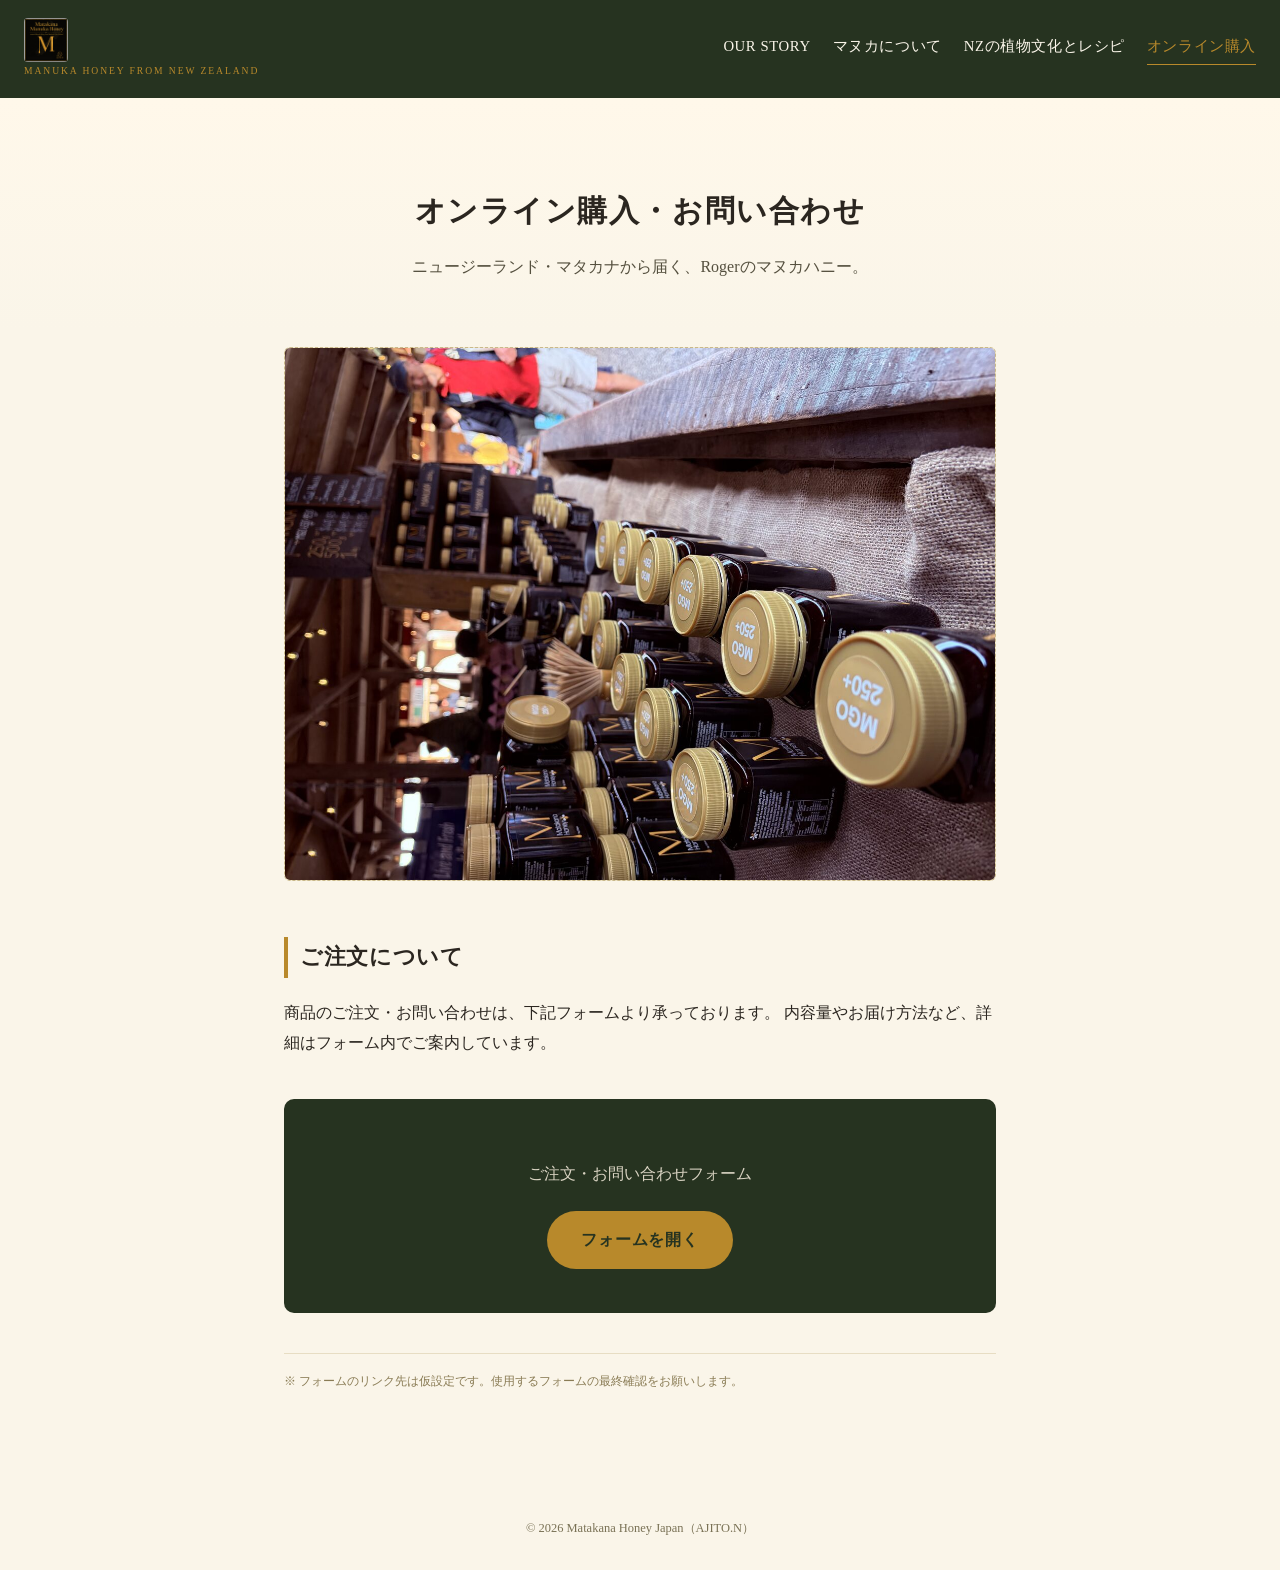
==== contact.html @ 85339307 "Add shop-display, roger-sign, mgo-pop photos (resized/optimized) to contact/index/manuka pages" ====
<!DOCTYPE html>
<html lang="ja">
<head>
<meta charset="UTF-8">
<meta name="viewport" content="width=device-width, initial-scale=1.0">
<title>オンライン購入・お問い合わせ | Matakana Honey</title>
<link rel="stylesheet" href="css/style.css">
</head>
<body>
<header>
  <a class="wordmark" href="index.html"><img src="images/logo-web.png" alt="Matakana Honey" style="height:44px;display:block;border-radius:4px;"><small>MANUKA HONEY FROM NEW ZEALAND</small></a>
  <nav>
    <a href="index.html">OUR STORY</a>
    <a href="manuka.html">マヌカについて</a>
    <a href="recipes.html">NZの植物文化とレシピ</a>
    <a class="active" href="contact.html">オンライン購入</a>
  </nav>
</header>

<div class="hero">
  <h1>オンライン購入・お問い合わせ</h1>
  <p class="lead">ニュージーランド・マタカナから届く、Rogerのマヌカハニー。</p>
</div>

<main>
  <img class="placeholder-img" src="images/shop-display.jpg" alt="店頭の様子" style="width:100%;height:auto;aspect-ratio:4/3;object-fit:cover;border-radius:6px;margin:16px 0;">

  <section>
    <h2>ご注文について</h2>
    <p>
      商品のご注文・お問い合わせは、下記フォームより承っております。
      内容量やお届け方法など、詳細はフォーム内でご案内しています。
    </p>
  </section>

  <div class="cta-block">
    <p>ご注文・お問い合わせフォーム</p>
    <a class="btn" href="https://docs.google.com/forms/d/1Jwx15t9DJbV_6aFWOQp5lAX1VwiLrjwJ2BIpTIaHqno/viewform" target="_blank" rel="noopener">フォームを開く</a>
  </div>

  <p class="disclaimer">
    ※ フォームのリンク先は仮設定です。使用するフォームの最終確認をお願いします。
  </p>
</main>

<footer>&copy; 2026 Matakana Honey Japan（AJITO.N）</footer>
</body>
</html>
---- css/style.css ----
:root {
  --gold: #b8892b;
  --gold-dark: #8a660f;
  --cream: #faf5e9;
  --green: #3a4d34;
  --green-dark: #263320;
  --text: #2b2620;
}

* { box-sizing: border-box; }

body {
  margin: 0;
  font-family: "Hiragino Mincho ProN", "Yu Mincho", serif;
  background: var(--cream);
  color: var(--text);
  line-height: 1.9;
}

header {
  background: var(--green-dark);
  padding: 18px 24px;
  display: flex;
  flex-wrap: wrap;
  align-items: center;
  justify-content: space-between;
}

.wordmark {
  color: var(--cream);
  font-size: 1.5rem;
  letter-spacing: 0.08em;
  text-decoration: none;
  font-weight: bold;
}

.wordmark small {
  display: block;
  font-size: 0.6rem;
  letter-spacing: 0.2em;
  color: var(--gold);
  font-weight: normal;
}

nav { display: flex; gap: 22px; flex-wrap: wrap; }

nav a {
  color: var(--cream);
  text-decoration: none;
  font-size: 0.92rem;
  letter-spacing: 0.04em;
  border-bottom: 1px solid transparent;
  padding-bottom: 3px;
}

nav a:hover, nav a.active {
  border-bottom: 1px solid var(--gold);
  color: var(--gold);
}

.hero {
  padding: 64px 24px 48px;
  text-align: center;
  background: linear-gradient(180deg, #fff8ea 0%, var(--cream) 100%);
}

.hero h1 { font-size: 1.9rem; margin-bottom: 12px; letter-spacing: 0.05em; }
.hero p.lead { max-width: 640px; margin: 0 auto; color: #55503f; }

main { max-width: 760px; margin: 0 auto; padding: 0 24px 80px; }

section { margin-top: 56px; }
section h2 {
  font-size: 1.35rem;
  border-left: 4px solid var(--gold);
  padding-left: 12px;
  margin-bottom: 20px;
  letter-spacing: 0.03em;
}
section h3 { font-size: 1.05rem; color: var(--gold-dark); margin-top: 30px; }

.placeholder-img {
  width: 100%;
  aspect-ratio: 4 / 3;
  border: 1px dashed #c9b98a;
  background: repeating-linear-gradient(45deg, #f3ead2, #f3ead2 10px, #ece0c2 10px, #ece0c2 20px);
  display: flex;
  align-items: center;
  justify-content: center;
  color: #8a7c55;
  font-size: 0.85rem;
  letter-spacing: 0.05em;
  border-radius: 6px;
  margin: 16px 0;
}

.note {
  background: #fff3d6;
  border: 1px solid #e6cf95;
  padding: 14px 16px;
  font-size: 0.85rem;
  border-radius: 6px;
  color: #6b5b25;
  margin: 20px 0;
}

.research-item { border-top: 1px solid #e7ddc3; padding: 16px 0; }
.research-item .source { font-size: 0.78rem; color: #8a7c55; }

.recipe-card {
  border: 1px solid #e7ddc3;
  border-radius: 8px;
  padding: 20px;
  margin-bottom: 24px;
  background: #fffdf7;
}
.recipe-card h3 { margin-top: 0; }

.tag {
  display: inline-block;
  background: var(--green);
  color: var(--cream);
  font-size: 0.72rem;
  padding: 3px 10px;
  border-radius: 999px;
  letter-spacing: 0.05em;
  margin-bottom: 10px;
}

.cta-block {
  text-align: center;
  background: var(--green-dark);
  color: var(--cream);
  padding: 44px 24px;
  border-radius: 10px;
  margin-top: 40px;
}
.cta-block p { color: #d9d3c2; margin-bottom: 22px; }

.btn {
  display: inline-block;
  background: var(--gold);
  color: var(--green-dark);
  font-weight: bold;
  padding: 14px 34px;
  border-radius: 999px;
  text-decoration: none;
  letter-spacing: 0.05em;
}
.btn:hover { background: #d1a34a; }

.disclaimer {
  font-size: 0.78rem;
  color: #8a7c55;
  border-top: 1px solid #e7ddc3;
  margin-top: 40px;
  padding-top: 16px;
}

footer { text-align: center; padding: 30px 24px; color: #7a7256; font-size: 0.78rem; }
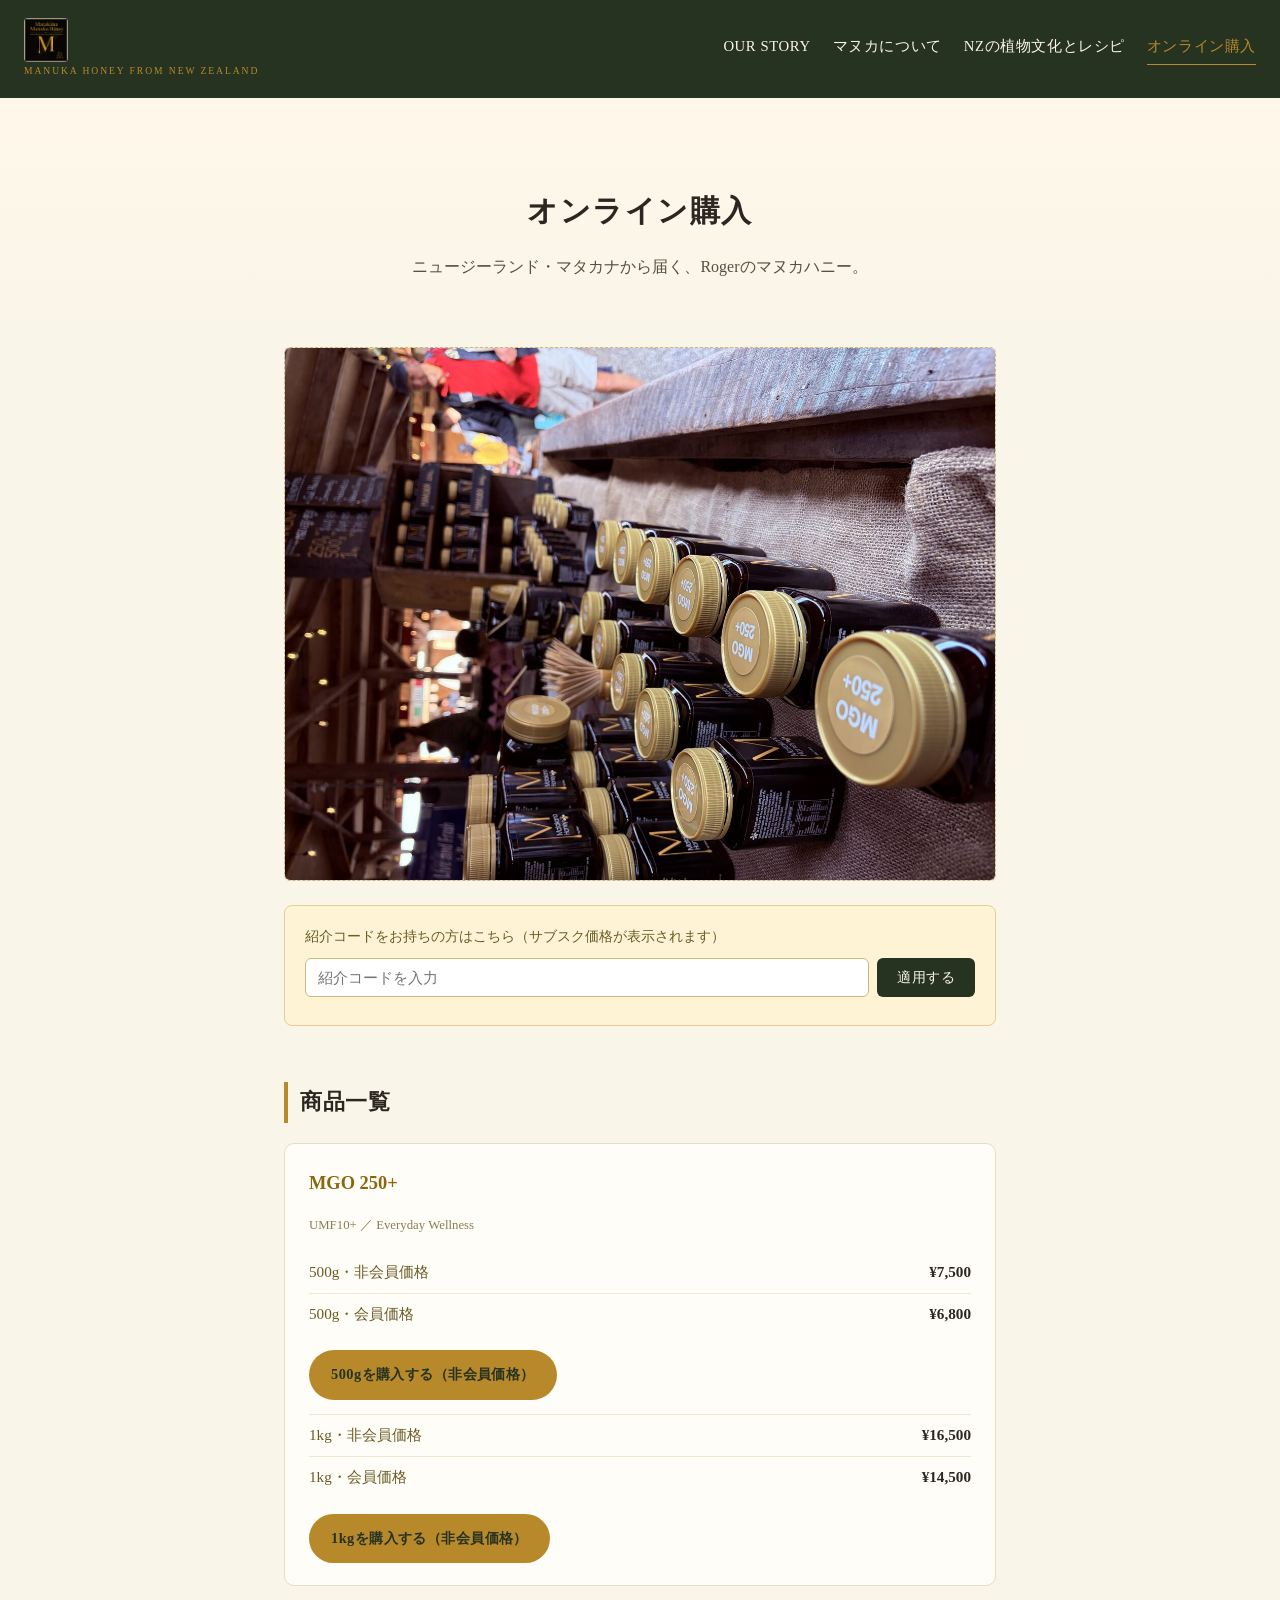
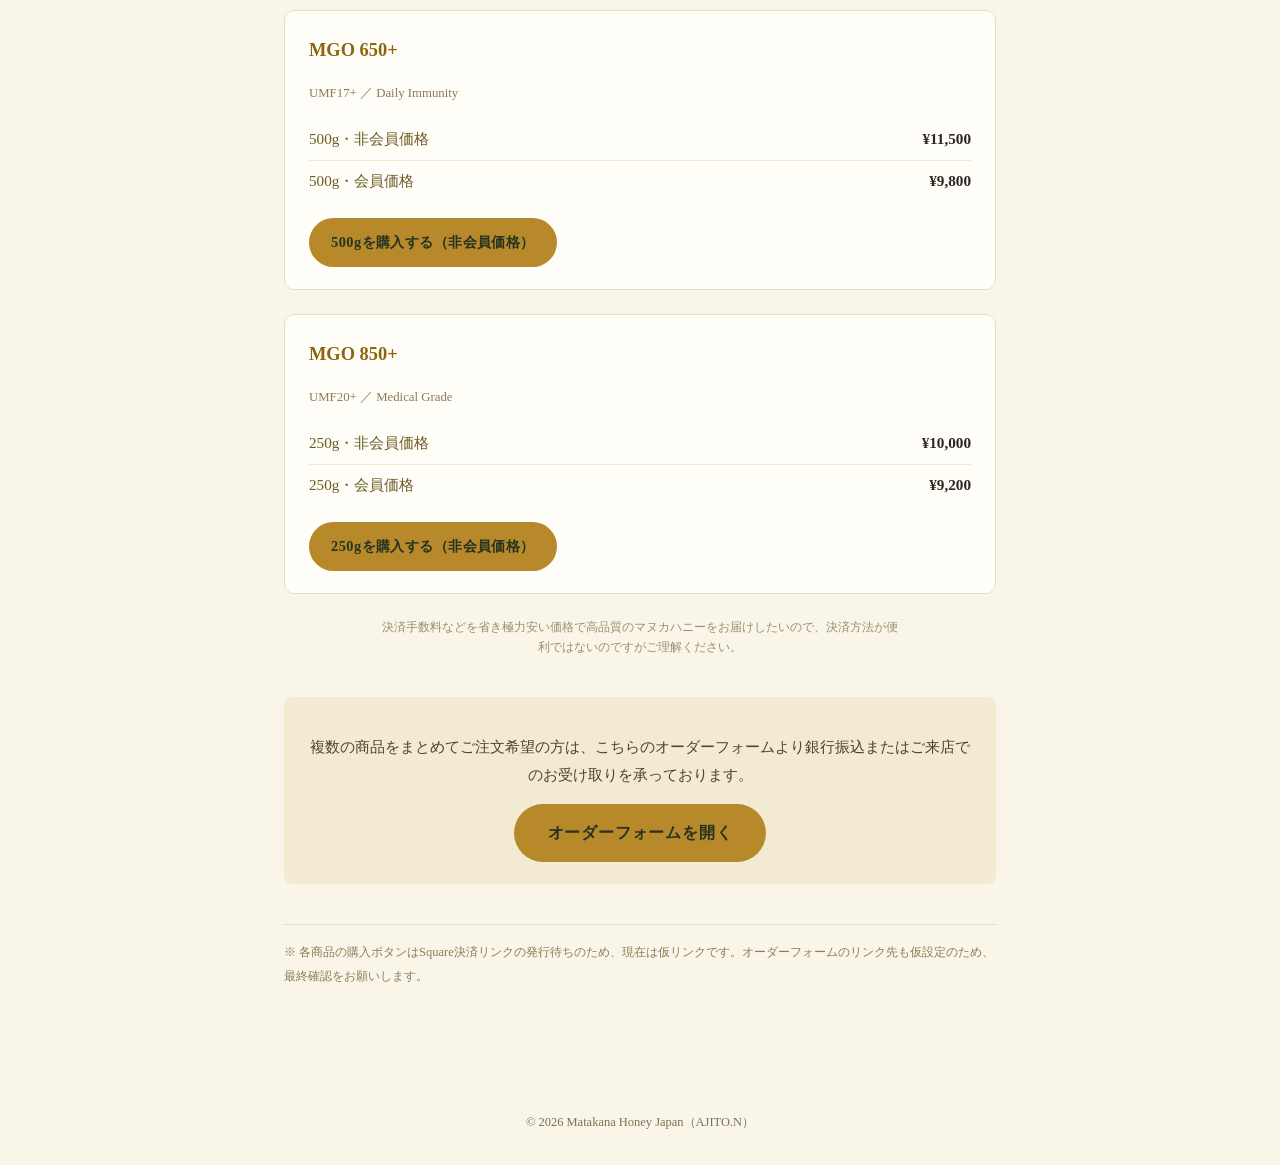
==== commit a5369dfd: "Rebuild contact.html: pricing table, referral-code-gated subscription pricing, Square payment button" ====
--- a/contact.html
+++ b/contact.html
@@ -3,8 +3,36 @@
 <head>
 <meta charset="UTF-8">
 <meta name="viewport" content="width=device-width, initial-scale=1.0">
-<title>オンライン購入・お問い合わせ | Matakana Honey</title>
+<title>オンライン購入 | Matakana Honey</title>
 <link rel="stylesheet" href="css/style.css">
+<style>
+  .referral-box{background:#fff3d6;border:1px solid #e6cf95;border-radius:8px;padding:18px 20px;margin:24px 0;}
+  .referral-box label{display:block;font-size:0.85rem;color:#6b5b25;margin-bottom:8px;}
+  .referral-box .row{display:flex;gap:8px;flex-wrap:wrap;}
+  .referral-box input[type=text]{flex:1 1 200px;padding:10px 12px;border:1px solid #cbb87f;border-radius:6px;font-size:0.95rem;}
+  .referral-box button{background:var(--green-dark);color:var(--cream);border:none;border-radius:6px;padding:10px 20px;cursor:pointer;font-size:0.9rem;letter-spacing:0.03em;}
+  .referral-msg{margin-top:10px;font-size:0.85rem;}
+  .referral-msg.ok{color:#3a4d34;}
+  .referral-msg.ng{color:#a33;}
+  .product-card{border:1px solid #e7ddc3;border-radius:10px;padding:22px 24px;margin-bottom:24px;background:#fffdf7;}
+  .product-card h3{margin:0 0 4px;font-size:1.15rem;color:var(--gold-dark);}
+  .product-card .subtitle{font-size:0.8rem;color:#8a7c55;margin-bottom:14px;}
+  .price-row{display:flex;justify-content:space-between;align-items:baseline;padding:6px 0;border-top:1px solid #f0e8d0;font-size:0.95rem;}
+  .price-row:first-of-type{border-top:none;}
+  .price-row .label{color:#6b5b25;}
+  .price-row .value{font-weight:bold;}
+  .price-row.sub{display:none;}
+  .price-row.sub.visible{display:flex;}
+  .price-row.sub .value{color:var(--gold-dark);}
+  .buy-row{margin-top:16px;display:flex;gap:10px;flex-wrap:wrap;}
+  .buy-btn{display:inline-block;background:var(--gold);color:var(--green-dark);font-weight:bold;padding:11px 22px;border-radius:999px;text-decoration:none;font-size:0.9rem;letter-spacing:0.03em;}
+  .buy-btn:hover{background:#d1a34a;}
+  .buy-btn.sub-btn{display:none;background:var(--green-dark);color:var(--cream);}
+  .buy-btn.sub-btn.visible{display:inline-block;}
+  .small-note{font-size:0.72rem;color:#9a8f70;text-align:center;margin:18px auto;max-width:520px;line-height:1.7;}
+  .bulk-box{background:#f3ead2;border-radius:8px;padding:22px;margin-top:40px;text-align:center;}
+  .bulk-box p{margin-bottom:14px;font-size:0.92rem;color:#4a4430;}
+</style>
 </head>
 <body>
 <header>
@@ -18,31 +46,108 @@
 </header>
 
 <div class="hero">
-  <h1>オンライン購入・お問い合わせ</h1>
+  <h1>オンライン購入</h1>
   <p class="lead">ニュージーランド・マタカナから届く、Rogerのマヌカハニー。</p>
 </div>
 
 <main>
   <img class="placeholder-img" src="images/shop-display.jpg" alt="店頭の様子" style="width:100%;height:auto;aspect-ratio:4/3;object-fit:cover;border-radius:6px;margin:16px 0;">
 
+  <div class="referral-box">
+    <label for="referral-input">紹介コードをお持ちの方はこちら（サブスク価格が表示されます）</label>
+    <div class="row">
+      <input type="text" id="referral-input" placeholder="紹介コードを入力">
+      <button type="button" onclick="applyReferralCode()">適用する</button>
+    </div>
+    <div id="referral-msg" class="referral-msg"></div>
+  </div>
+
   <section>
-    <h2>ご注文について</h2>
-    <p>
-      商品のご注文・お問い合わせは、下記フォームより承っております。
-      内容量やお届け方法など、詳細はフォーム内でご案内しています。
-    </p>
+    <h2>商品一覧</h2>
+
+    <div class="product-card">
+      <h3>MGO 250+</h3>
+      <p class="subtitle">UMF10+ ／ Everyday Wellness</p>
+      <div class="price-row"><span class="label">500g・非会員価格</span><span class="value">¥7,500</span></div>
+      <div class="price-row"><span class="label">500g・会員価格</span><span class="value">¥6,800</span></div>
+      <div class="price-row sub" data-sub="mgo250-500"><span class="label">500g・サブスク価格</span><span class="value">¥6,300</span></div>
+      <div class="buy-row">
+        <a class="buy-btn" id="buy-mgo250-500" href="#" target="_blank" rel="noopener">500gを購入する（非会員価格）</a>
+        <a class="buy-btn sub-btn" id="buy-mgo250-500-sub" data-sub-btn="mgo250-500" href="#" target="_blank" rel="noopener">500gをサブスク価格で購入する</a>
+      </div>
+      <div class="price-row" style="margin-top:14px;"><span class="label">1kg・非会員価格</span><span class="value">¥16,500</span></div>
+      <div class="price-row"><span class="label">1kg・会員価格</span><span class="value">¥14,500</span></div>
+      <div class="price-row sub" data-sub="mgo250-1000"><span class="label">1kg・サブスク価格</span><span class="value">¥12,000</span></div>
+      <div class="buy-row">
+        <a class="buy-btn" id="buy-mgo250-1000" href="#" target="_blank" rel="noopener">1kgを購入する（非会員価格）</a>
+        <a class="buy-btn sub-btn" id="buy-mgo250-1000-sub" data-sub-btn="mgo250-1000" href="#" target="_blank" rel="noopener">1kgをサブスク価格で購入する</a>
+      </div>
+    </div>
+
+    <div class="product-card">
+      <h3>MGO 650+</h3>
+      <p class="subtitle">UMF17+ ／ Daily Immunity</p>
+      <div class="price-row"><span class="label">500g・非会員価格</span><span class="value">¥11,500</span></div>
+      <div class="price-row"><span class="label">500g・会員価格</span><span class="value">¥9,800</span></div>
+      <div class="price-row sub" data-sub="mgo650-500"><span class="label">500g・サブスク価格</span><span class="value">¥9,200</span></div>
+      <div class="buy-row">
+        <a class="buy-btn" id="buy-mgo650-500" href="#" target="_blank" rel="noopener">500gを購入する（非会員価格）</a>
+        <a class="buy-btn sub-btn" id="buy-mgo650-500-sub" data-sub-btn="mgo650-500" href="#" target="_blank" rel="noopener">500gをサブスク価格で購入する</a>
+      </div>
+    </div>
+
+    <div class="product-card">
+      <h3>MGO 850+</h3>
+      <p class="subtitle">UMF20+ ／ Medical Grade</p>
+      <div class="price-row"><span class="label">250g・非会員価格</span><span class="value">¥10,000</span></div>
+      <div class="price-row"><span class="label">250g・会員価格</span><span class="value">¥9,200</span></div>
+      <div class="price-row sub" data-sub="mgo850-250"><span class="label">250g・サブスク価格</span><span class="value">¥8,200</span></div>
+      <div class="buy-row">
+        <a class="buy-btn" id="buy-mgo850-250" href="#" target="_blank" rel="noopener">250gを購入する（非会員価格）</a>
+        <a class="buy-btn sub-btn" id="buy-mgo850-250-sub" data-sub-btn="mgo850-250" href="#" target="_blank" rel="noopener">250gをサブスク価格で購入する</a>
+      </div>
+    </div>
   </section>
 
-  <div class="cta-block">
-    <p>ご注文・お問い合わせフォーム</p>
-    <a class="btn" href="https://docs.google.com/forms/d/1Jwx15t9DJbV_6aFWOQp5lAX1VwiLrjwJ2BIpTIaHqno/viewform" target="_blank" rel="noopener">フォームを開く</a>
+  <p class="small-note">
+    決済手数料などを省き極力安い価格で高品質のマヌカハニーをお届けしたいので、決済方法が便利ではないのですがご理解ください。
+  </p>
+
+  <div class="bulk-box">
+    <p>複数の商品をまとめてご注文希望の方は、こちらのオーダーフォームより銀行振込またはご来店でのお受け取りを承っております。</p>
+    <a class="btn" href="https://docs.google.com/forms/d/1Jwx15t9DJbV_6aFWOQp5lAX1VwiLrjwJ2BIpTIaHqno/viewform" target="_blank" rel="noopener">オーダーフォームを開く</a>
   </div>
 
   <p class="disclaimer">
-    ※ フォームのリンク先は仮設定です。使用するフォームの最終確認をお願いします。
+    ※ 各商品の購入ボタンはSquare決済リンクの発行待ちのため、現在は仮リンクです。オーダーフォームのリンク先も仮設定のため、最終確認をお願いします。
   </p>
 </main>
 
 <footer>&copy; 2026 Matakana Honey Japan（AJITO.N）</footer>
+
+<script>
+  // TODO(Soo): 実際の紹介コード一覧に差し替えてください。
+  // ソースコードに直接記載されるため完全な秘匿性はない前提（Maki合意済み）。
+  var VALID_REFERRAL_CODES = ["SAMPLE-CODE"];
+
+  function applyReferralCode() {
+    var input = document.getElementById('referral-input');
+    var msg = document.getElementById('referral-msg');
+    var code = input.value.trim();
+    if (VALID_REFERRAL_CODES.indexOf(code) !== -1) {
+      document.querySelectorAll('.price-row.sub').forEach(function(el) {
+        el.classList.add('visible');
+      });
+      document.querySelectorAll('.buy-btn.sub-btn').forEach(function(el) {
+        el.classList.add('visible');
+      });
+      msg.textContent = 'サブスク価格を表示しました。';
+      msg.className = 'referral-msg ok';
+    } else {
+      msg.textContent = '紹介コードが確認できませんでした。';
+      msg.className = 'referral-msg ng';
+    }
+  }
+</script>
 </body>
 </html>
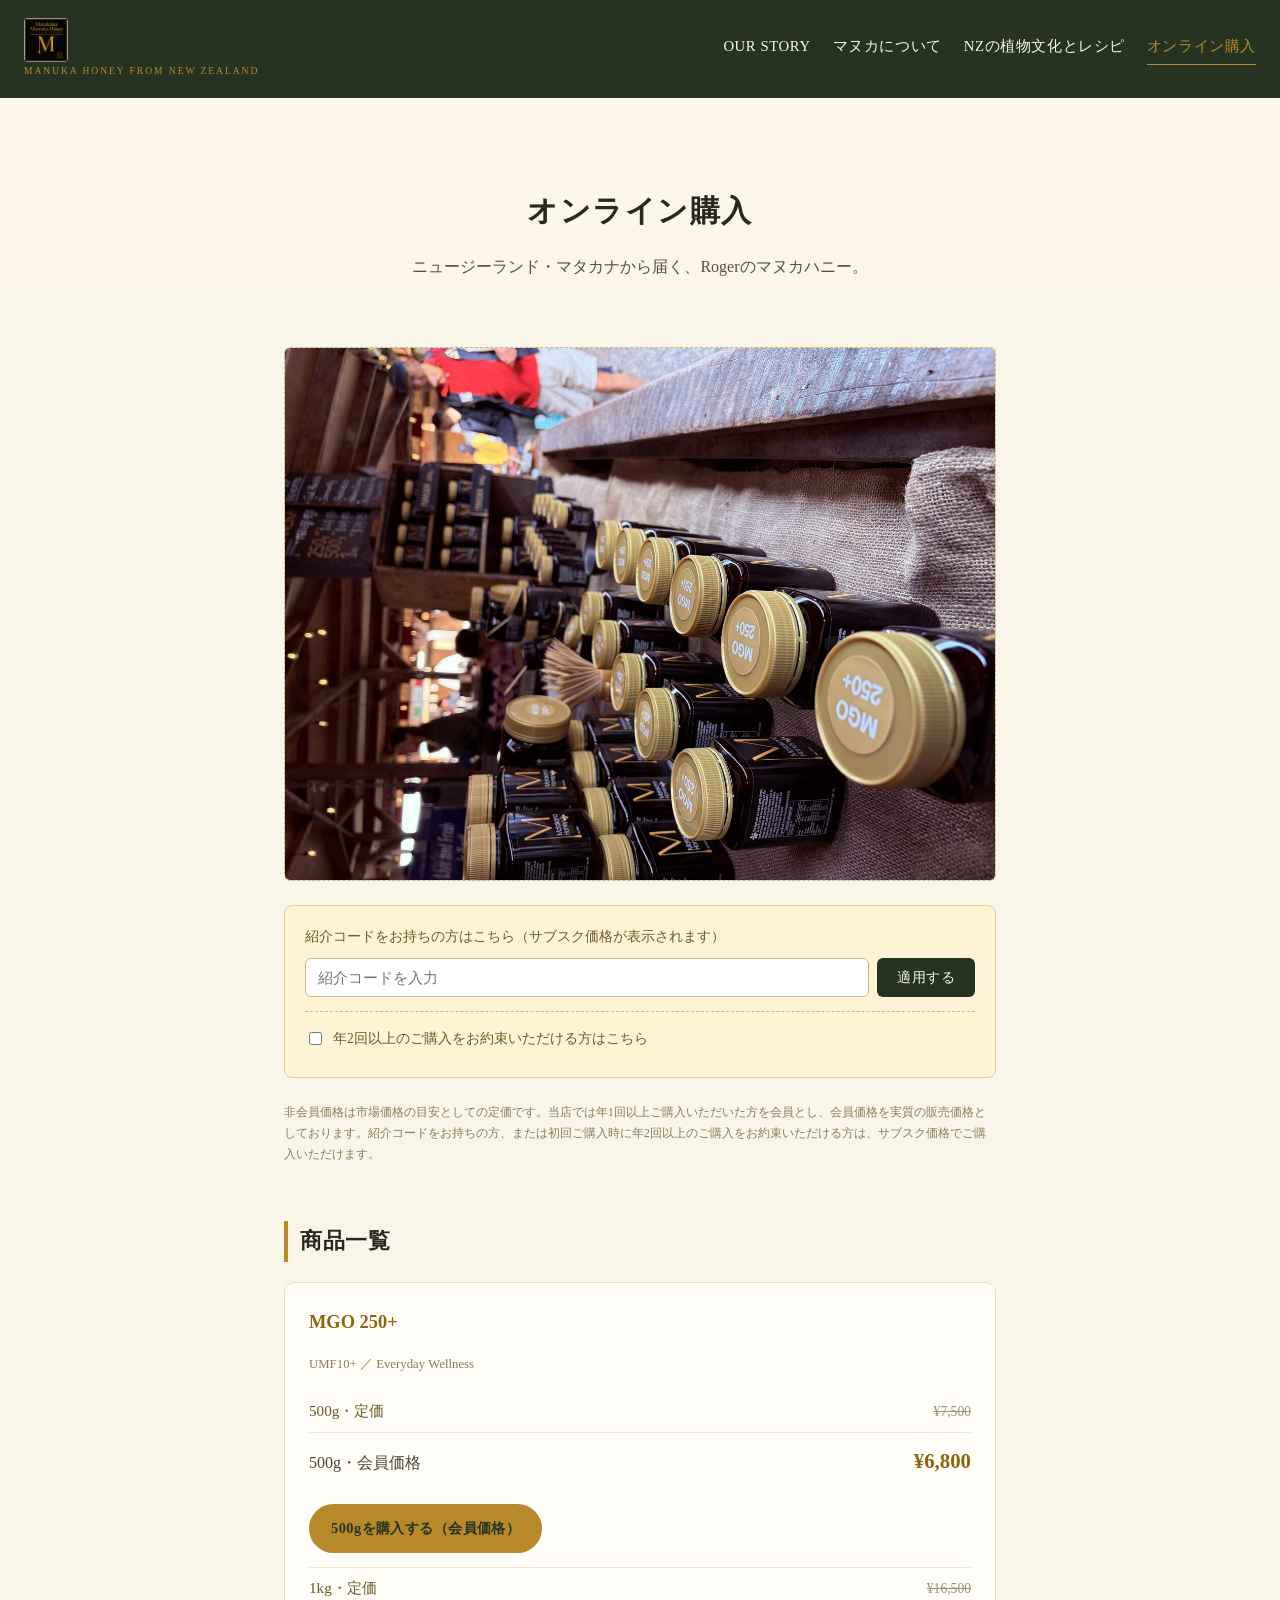
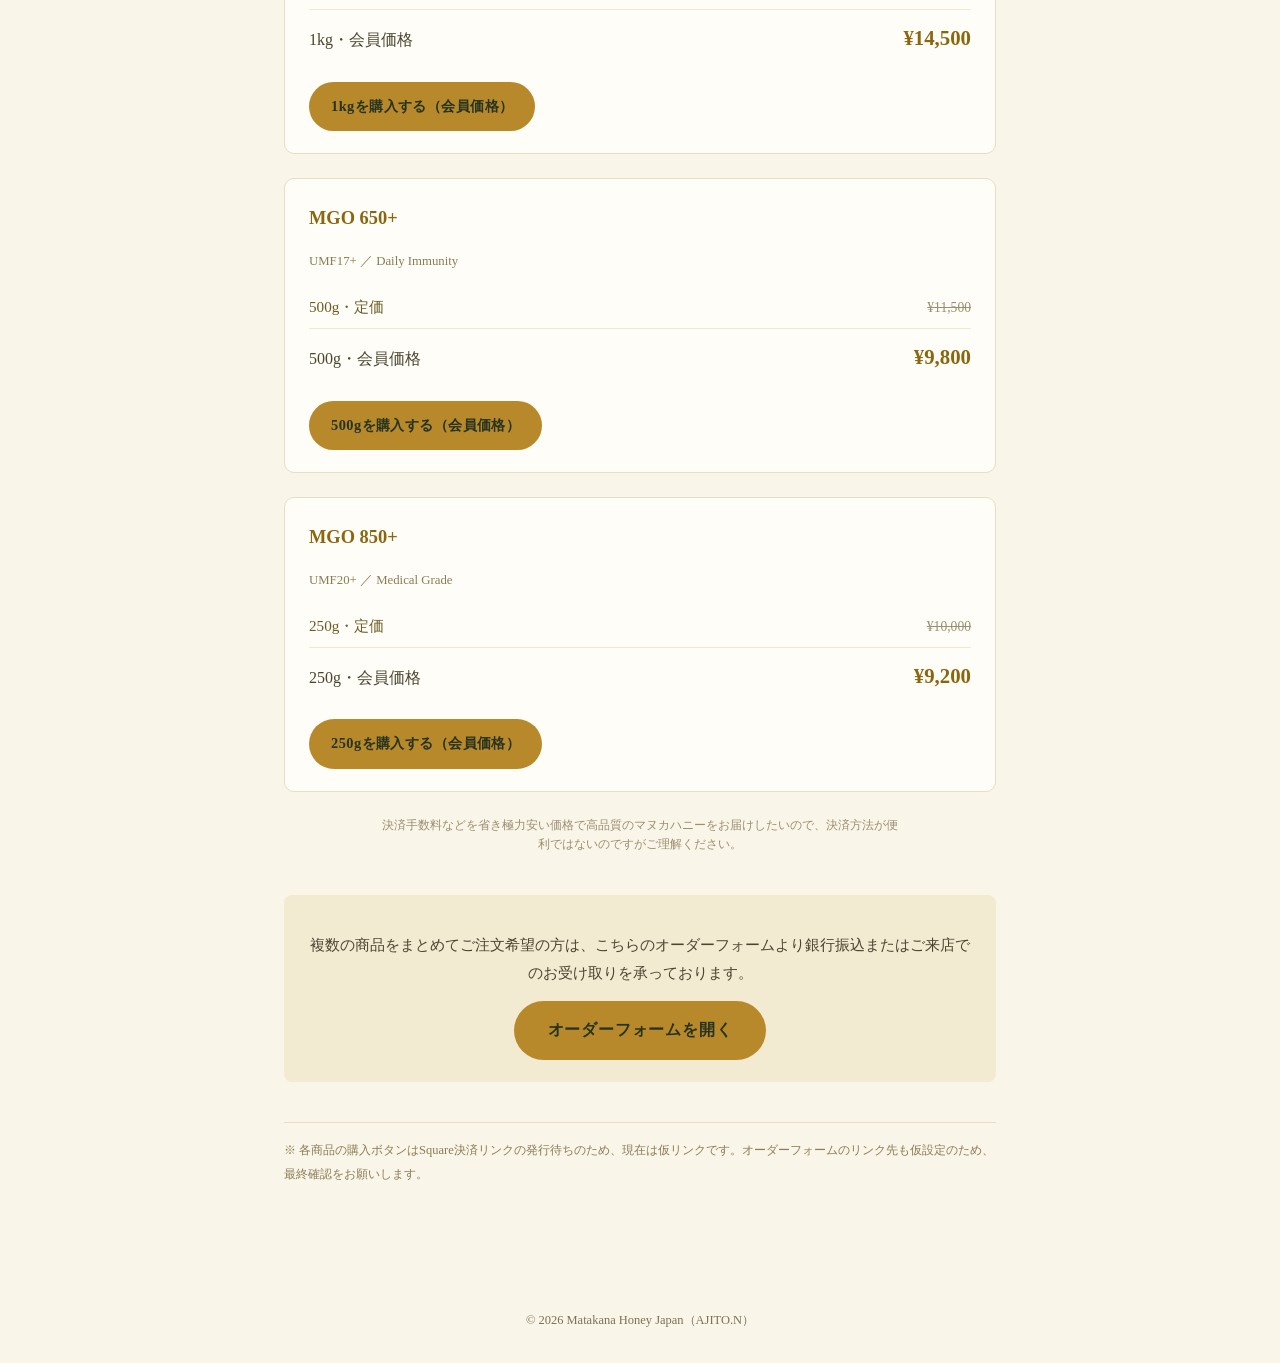
==== commit be38e4f4: "contact.html: show list price struck-through, member price as primary; add purchase-pledge checkbox " ====
--- a/contact.html
+++ b/contact.html
@@ -24,6 +24,13 @@
   .price-row.sub{display:none;}
   .price-row.sub.visible{display:flex;}
   .price-row.sub .value{color:var(--gold-dark);}
+  .price-row.list-price .value{text-decoration:line-through;color:#9a8f70;font-weight:normal;font-size:0.85rem;}
+  .price-row.member-price{padding:8px 0;}
+  .price-row.member-price .label{font-size:1rem;color:#4a4430;}
+  .price-row.member-price .value{font-size:1.3rem;color:var(--gold-dark);}
+  .price-note{font-size:0.72rem;color:#8a7c55;line-height:1.8;margin:10px 0 20px;}
+  .pledge-row{margin-top:14px;padding-top:14px;border-top:1px dashed #cbb87f;font-size:0.85rem;color:#6b5b25;}
+  .pledge-row label{display:flex;align-items:center;gap:8px;cursor:pointer;}
   .buy-row{margin-top:16px;display:flex;gap:10px;flex-wrap:wrap;}
   .buy-btn{display:inline-block;background:var(--gold);color:var(--green-dark);font-weight:bold;padding:11px 22px;border-radius:999px;text-decoration:none;font-size:0.9rem;letter-spacing:0.03em;}
   .buy-btn:hover{background:#d1a34a;}
@@ -60,7 +67,16 @@
       <button type="button" onclick="applyReferralCode()">適用する</button>
     </div>
     <div id="referral-msg" class="referral-msg"></div>
+    <div class="pledge-row">
+      <label>
+        <input type="checkbox" id="pledge-checkbox" onchange="applyPledge()">
+        年2回以上のご購入をお約束いただける方はこちら
+      </label>
+    </div>
   </div>
+  <p class="price-note">
+    非会員価格は市場価格の目安としての定価です。当店では年1回以上ご購入いただいた方を会員とし、会員価格を実質の販売価格としております。紹介コードをお持ちの方、または初回ご購入時に年2回以上のご購入をお約束いただける方は、サブスク価格でご購入いただけます。
+  </p>
 
   <section>
     <h2>商品一覧</h2>
@@ -68,18 +84,18 @@
     <div class="product-card">
       <h3>MGO 250+</h3>
       <p class="subtitle">UMF10+ ／ Everyday Wellness</p>
-      <div class="price-row"><span class="label">500g・非会員価格</span><span class="value">¥7,500</span></div>
-      <div class="price-row"><span class="label">500g・会員価格</span><span class="value">¥6,800</span></div>
+      <div class="price-row list-price"><span class="label">500g・定価</span><span class="value">¥7,500</span></div>
+      <div class="price-row member-price"><span class="label">500g・会員価格</span><span class="value">¥6,800</span></div>
       <div class="price-row sub" data-sub="mgo250-500"><span class="label">500g・サブスク価格</span><span class="value">¥6,300</span></div>
       <div class="buy-row">
-        <a class="buy-btn" id="buy-mgo250-500" href="#" target="_blank" rel="noopener">500gを購入する（非会員価格）</a>
+        <a class="buy-btn" id="buy-mgo250-500" href="#" target="_blank" rel="noopener">500gを購入する（会員価格）</a>
         <a class="buy-btn sub-btn" id="buy-mgo250-500-sub" data-sub-btn="mgo250-500" href="#" target="_blank" rel="noopener">500gをサブスク価格で購入する</a>
       </div>
-      <div class="price-row" style="margin-top:14px;"><span class="label">1kg・非会員価格</span><span class="value">¥16,500</span></div>
-      <div class="price-row"><span class="label">1kg・会員価格</span><span class="value">¥14,500</span></div>
+      <div class="price-row list-price" style="margin-top:14px;"><span class="label">1kg・定価</span><span class="value">¥16,500</span></div>
+      <div class="price-row member-price"><span class="label">1kg・会員価格</span><span class="value">¥14,500</span></div>
       <div class="price-row sub" data-sub="mgo250-1000"><span class="label">1kg・サブスク価格</span><span class="value">¥12,000</span></div>
       <div class="buy-row">
-        <a class="buy-btn" id="buy-mgo250-1000" href="#" target="_blank" rel="noopener">1kgを購入する（非会員価格）</a>
+        <a class="buy-btn" id="buy-mgo250-1000" href="#" target="_blank" rel="noopener">1kgを購入する（会員価格）</a>
         <a class="buy-btn sub-btn" id="buy-mgo250-1000-sub" data-sub-btn="mgo250-1000" href="#" target="_blank" rel="noopener">1kgをサブスク価格で購入する</a>
       </div>
     </div>
@@ -87,11 +103,11 @@
     <div class="product-card">
       <h3>MGO 650+</h3>
       <p class="subtitle">UMF17+ ／ Daily Immunity</p>
-      <div class="price-row"><span class="label">500g・非会員価格</span><span class="value">¥11,500</span></div>
-      <div class="price-row"><span class="label">500g・会員価格</span><span class="value">¥9,800</span></div>
+      <div class="price-row list-price"><span class="label">500g・定価</span><span class="value">¥11,500</span></div>
+      <div class="price-row member-price"><span class="label">500g・会員価格</span><span class="value">¥9,800</span></div>
       <div class="price-row sub" data-sub="mgo650-500"><span class="label">500g・サブスク価格</span><span class="value">¥9,200</span></div>
       <div class="buy-row">
-        <a class="buy-btn" id="buy-mgo650-500" href="#" target="_blank" rel="noopener">500gを購入する（非会員価格）</a>
+        <a class="buy-btn" id="buy-mgo650-500" href="#" target="_blank" rel="noopener">500gを購入する（会員価格）</a>
         <a class="buy-btn sub-btn" id="buy-mgo650-500-sub" data-sub-btn="mgo650-500" href="#" target="_blank" rel="noopener">500gをサブスク価格で購入する</a>
       </div>
     </div>
@@ -99,11 +115,11 @@
     <div class="product-card">
       <h3>MGO 850+</h3>
       <p class="subtitle">UMF20+ ／ Medical Grade</p>
-      <div class="price-row"><span class="label">250g・非会員価格</span><span class="value">¥10,000</span></div>
-      <div class="price-row"><span class="label">250g・会員価格</span><span class="value">¥9,200</span></div>
+      <div class="price-row list-price"><span class="label">250g・定価</span><span class="value">¥10,000</span></div>
+      <div class="price-row member-price"><span class="label">250g・会員価格</span><span class="value">¥9,200</span></div>
       <div class="price-row sub" data-sub="mgo850-250"><span class="label">250g・サブスク価格</span><span class="value">¥8,200</span></div>
       <div class="buy-row">
-        <a class="buy-btn" id="buy-mgo850-250" href="#" target="_blank" rel="noopener">250gを購入する（非会員価格）</a>
+        <a class="buy-btn" id="buy-mgo850-250" href="#" target="_blank" rel="noopener">250gを購入する（会員価格）</a>
         <a class="buy-btn sub-btn" id="buy-mgo850-250-sub" data-sub-btn="mgo850-250" href="#" target="_blank" rel="noopener">250gをサブスク価格で購入する</a>
       </div>
     </div>
@@ -130,24 +146,57 @@
   // ソースコードに直接記載されるため完全な秘匿性はない前提（Maki合意済み）。
   var VALID_REFERRAL_CODES = ["SAMPLE-CODE"];
 
+  function revealSubscriptionPricing() {
+    document.querySelectorAll('.price-row.sub').forEach(function(el) {
+      el.classList.add('visible');
+    });
+    document.querySelectorAll('.buy-btn.sub-btn').forEach(function(el) {
+      el.classList.add('visible');
+    });
+  }
+
+  function hideSubscriptionPricing() {
+    document.querySelectorAll('.price-row.sub').forEach(function(el) {
+      el.classList.remove('visible');
+    });
+    document.querySelectorAll('.buy-btn.sub-btn').forEach(function(el) {
+      el.classList.remove('visible');
+    });
+  }
+
   function applyReferralCode() {
     var input = document.getElementById('referral-input');
     var msg = document.getElementById('referral-msg');
     var code = input.value.trim();
-    if (VALID_REFERRAL_CODES.indexOf(code) !== -1) {
-      document.querySelectorAll('.price-row.sub').forEach(function(el) {
-        el.classList.add('visible');
-      });
-      document.querySelectorAll('.buy-btn.sub-btn').forEach(function(el) {
-        el.classList.add('visible');
-      });
+    if (code !== '' && VALID_REFERRAL_CODES.indexOf(code) !== -1) {
+      revealSubscriptionPricing();
       msg.textContent = 'サブスク価格を表示しました。';
       msg.className = 'referral-msg ok';
     } else {
+      // 誓約チェックボックスがオンならサブスク価格は表示したままにする
+      var pledge = document.getElementById('pledge-checkbox');
+      if (!pledge.checked) {
+        hideSubscriptionPricing();
+      }
       msg.textContent = '紹介コードが確認できませんでした。';
       msg.className = 'referral-msg ng';
     }
   }
+
+  // 自己申告ベース：検証機能は不要（Soo指示）
+  function applyPledge() {
+    var pledge = document.getElementById('pledge-checkbox');
+    if (pledge.checked) {
+      revealSubscriptionPricing();
+    } else {
+      // 紹介コードで既に解放されている場合は隠さない
+      var input = document.getElementById('referral-input');
+      var code = input.value.trim();
+      if (VALID_REFERRAL_CODES.indexOf(code) === -1) {
+        hideSubscriptionPricing();
+      }
+    }
+  }
 </script>
 </body>
 </html>
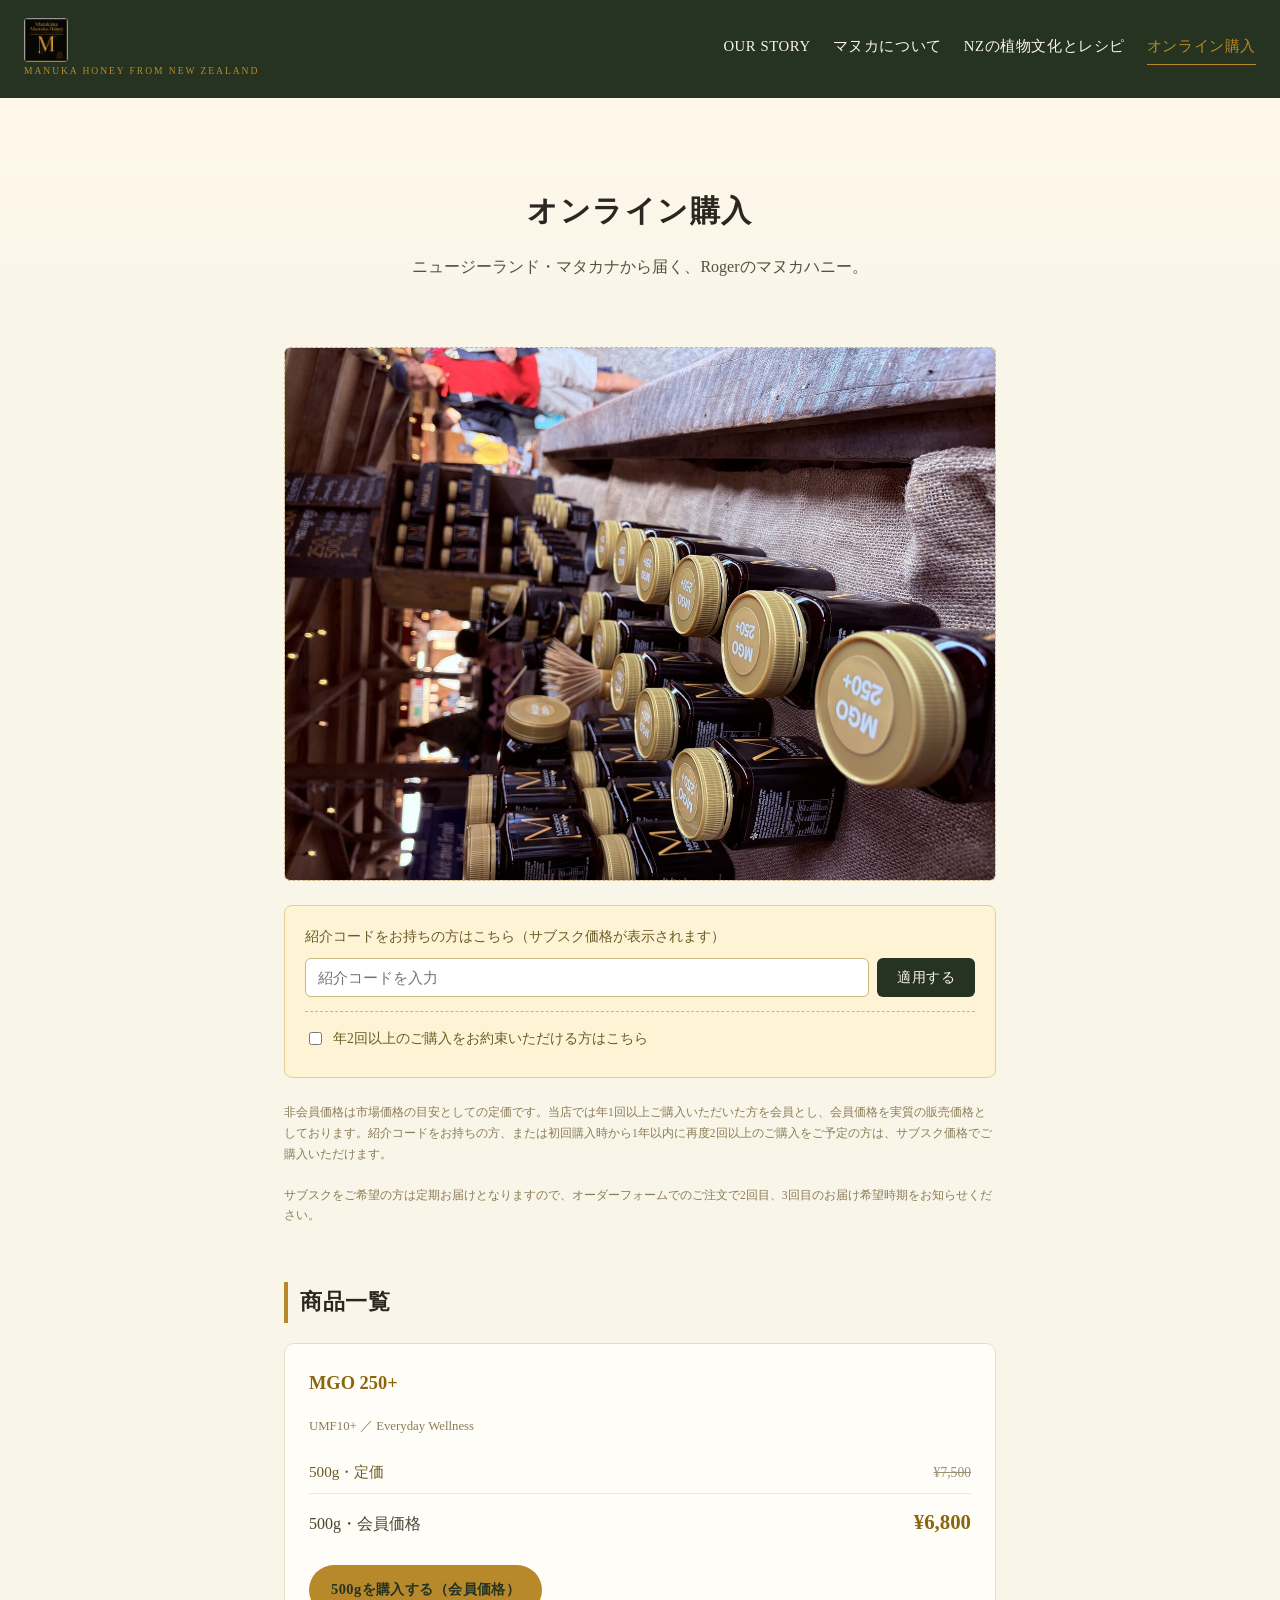
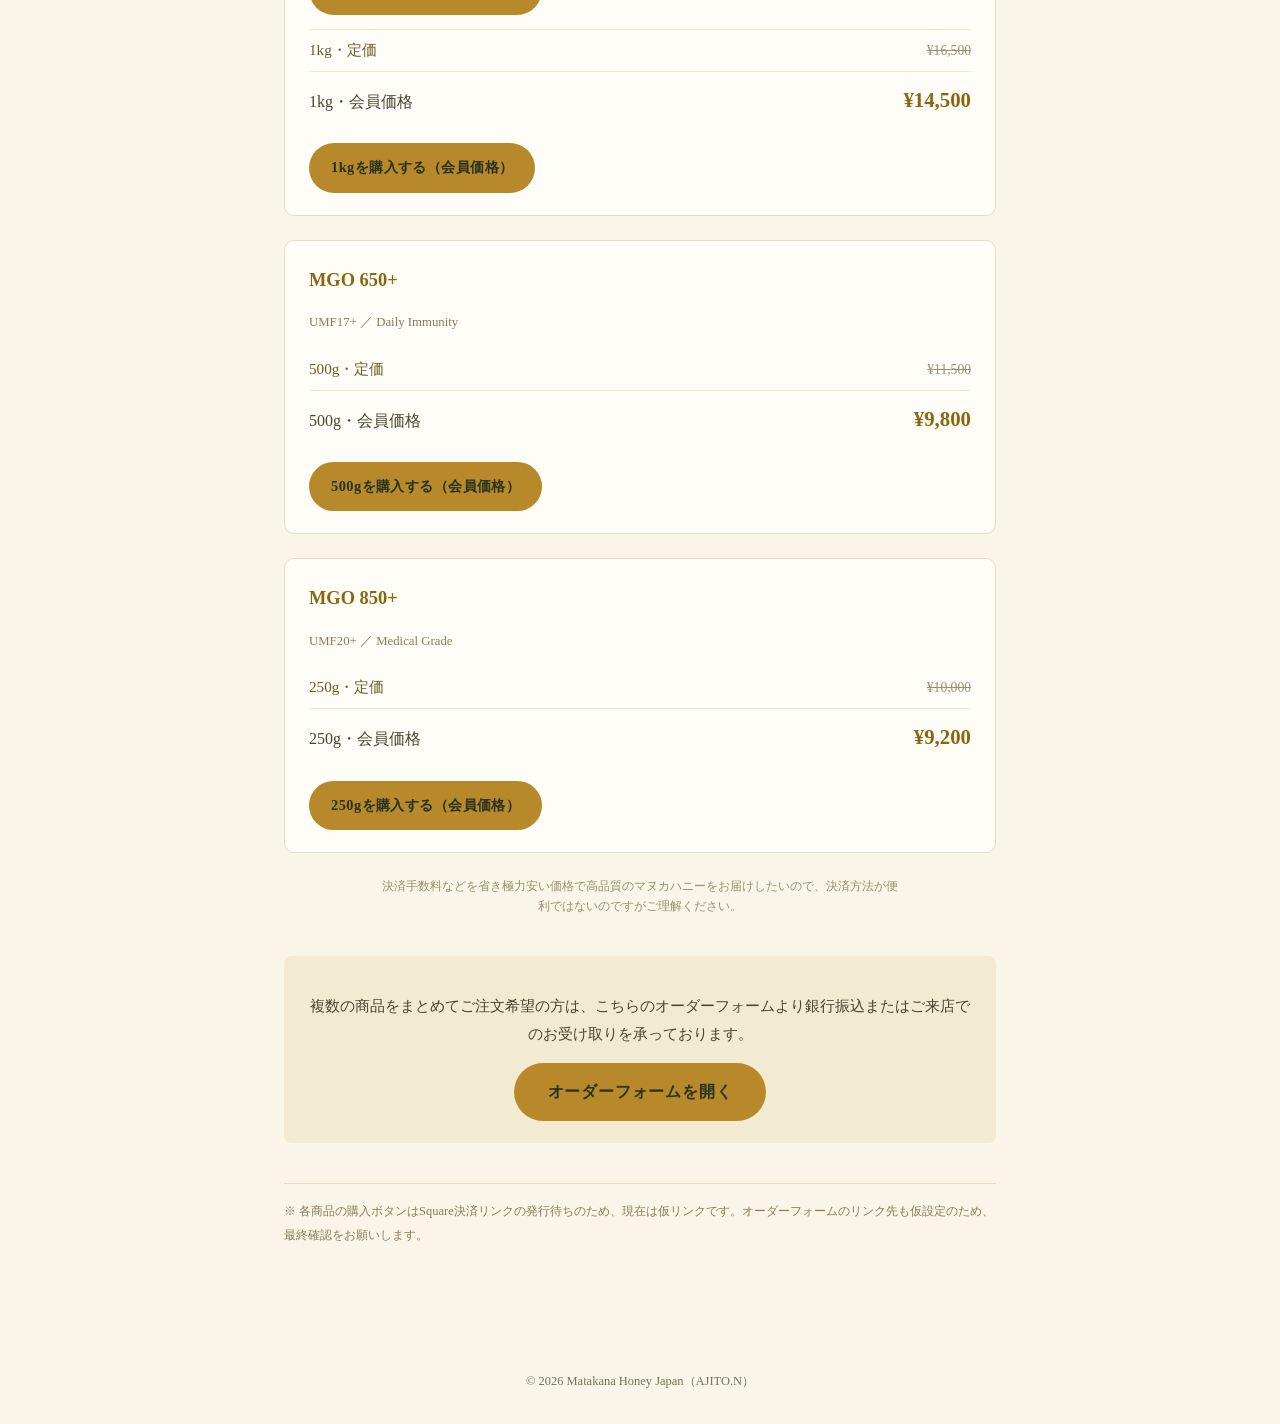
==== commit 0046be92: "contact.html: update pricing disclaimer wording, add subscription delivery-timing guidance note" ====
--- a/contact.html
+++ b/contact.html
@@ -75,7 +75,10 @@
     </div>
   </div>
   <p class="price-note">
-    非会員価格は市場価格の目安としての定価です。当店では年1回以上ご購入いただいた方を会員とし、会員価格を実質の販売価格としております。紹介コードをお持ちの方、または初回ご購入時に年2回以上のご購入をお約束いただける方は、サブスク価格でご購入いただけます。
+    非会員価格は市場価格の目安としての定価です。当店では年1回以上ご購入いただいた方を会員とし、会員価格を実質の販売価格としております。紹介コードをお持ちの方、または初回購入時から1年以内に再度2回以上のご購入をご予定の方は、サブスク価格でご購入いただけます。
+  </p>
+  <p class="price-note">
+    サブスクをご希望の方は定期お届けとなりますので、オーダーフォームでのご注文で2回目、3回目のお届け希望時期をお知らせください。
   </p>
 
   <section>
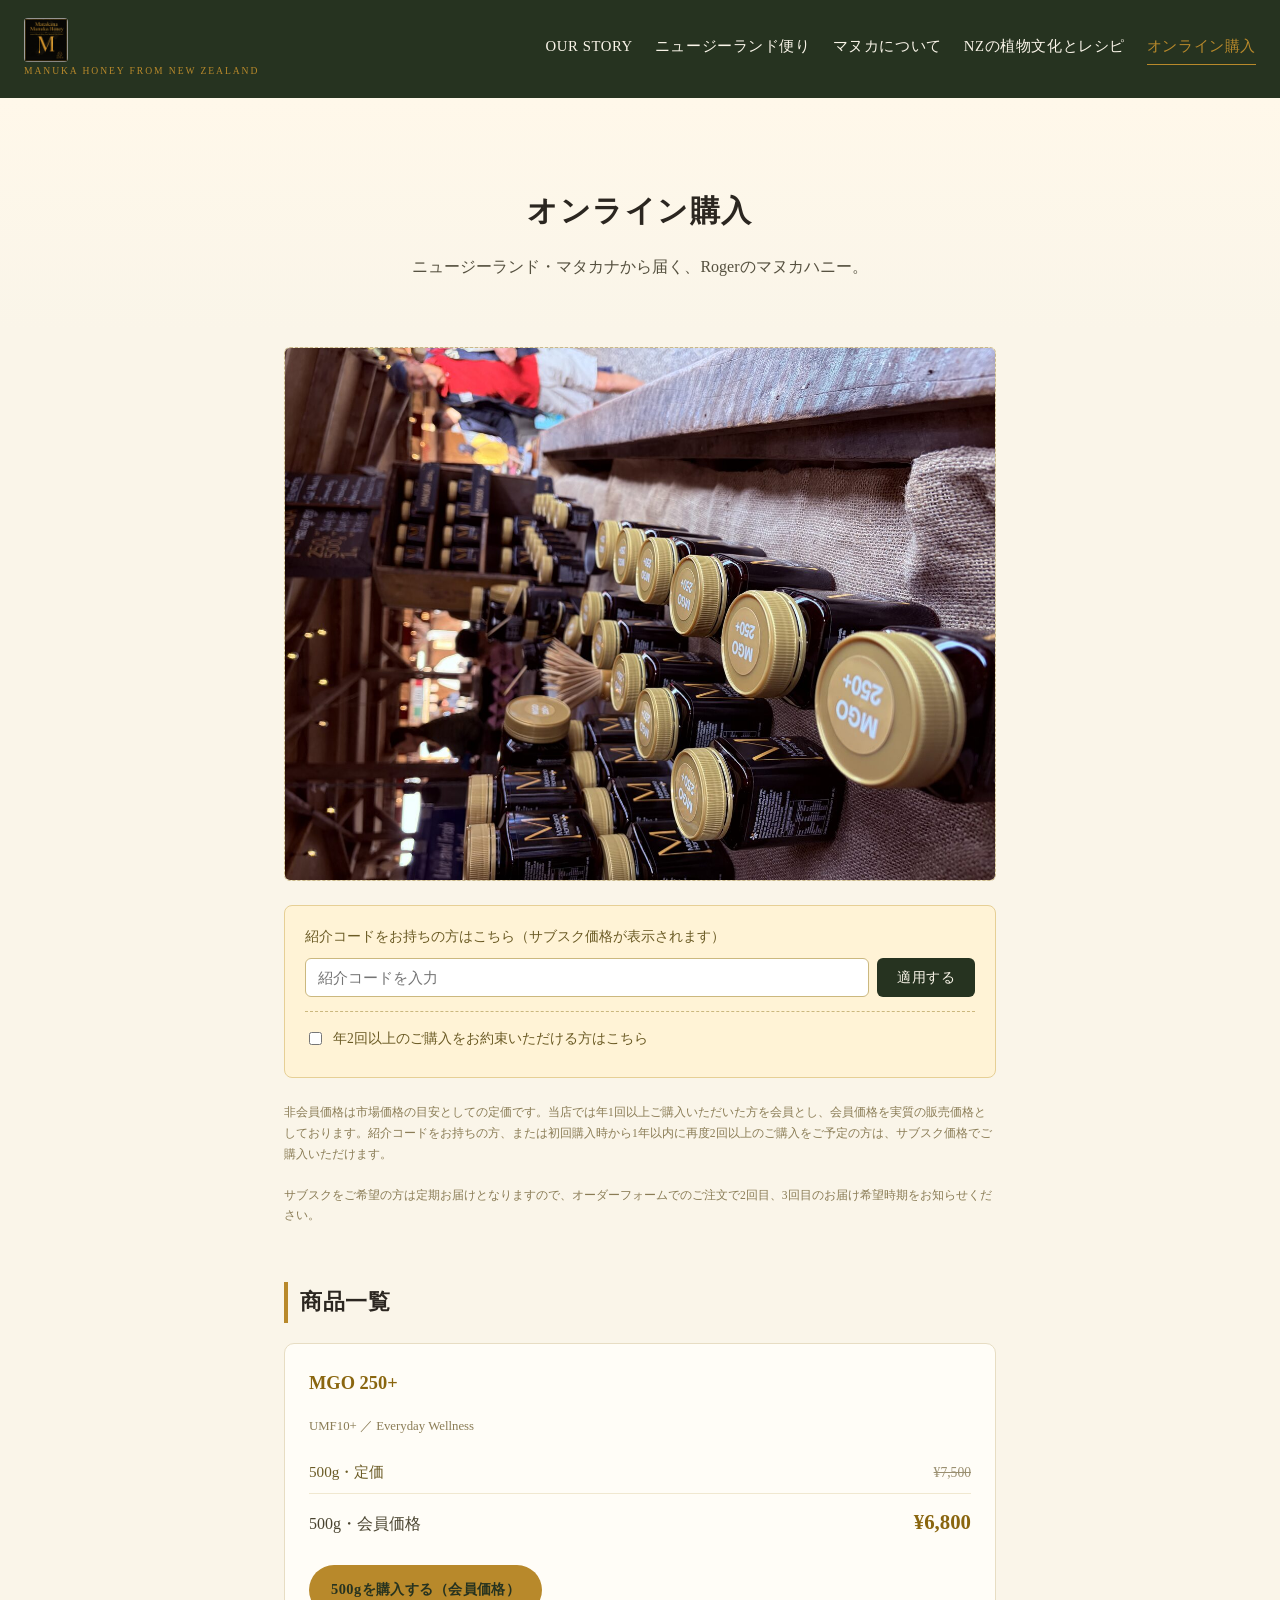
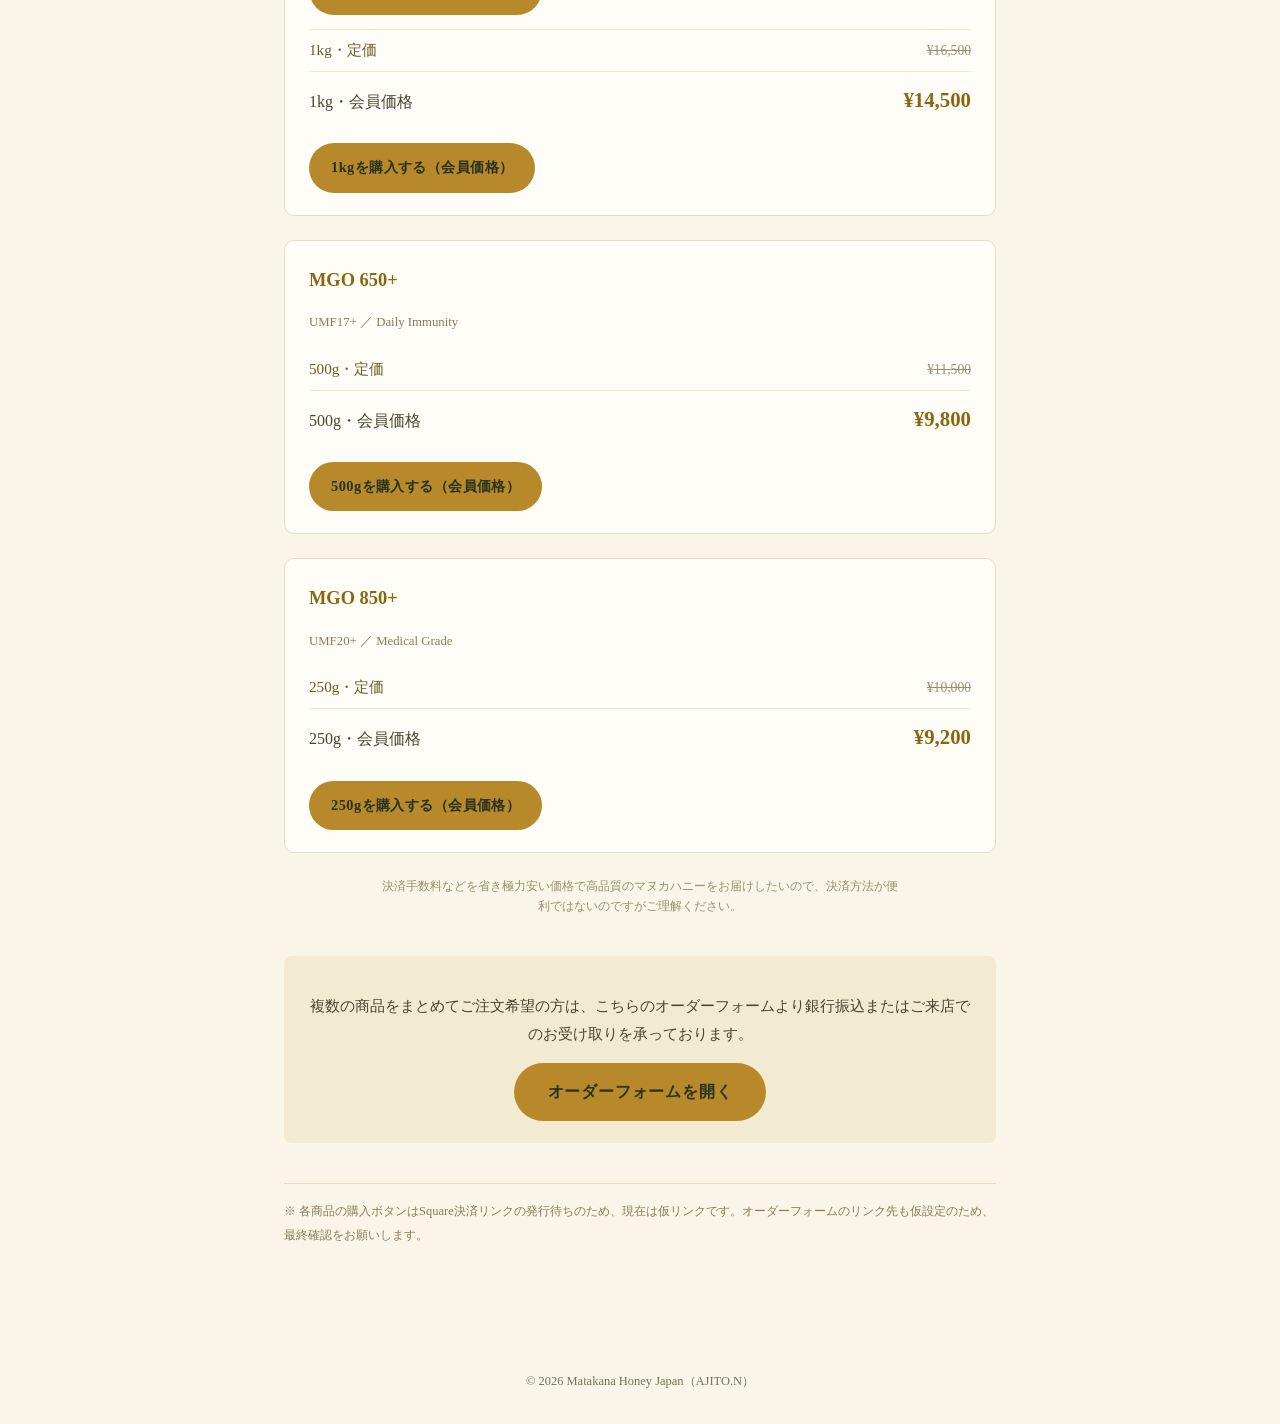
==== commit 0079390e: "Replace index.html body with final OUR STORY copy, move caution note to footer disclaimer; add new n" ====
--- a/contact.html
+++ b/contact.html
@@ -46,6 +46,7 @@
   <a class="wordmark" href="index.html"><img src="images/logo-web.png" alt="Matakana Honey" style="height:44px;display:block;border-radius:4px;"><small>MANUKA HONEY FROM NEW ZEALAND</small></a>
   <nav>
     <a href="index.html">OUR STORY</a>
+    <a href="nz-letter.html">ニュージーランド便り</a>
     <a href="manuka.html">マヌカについて</a>
     <a href="recipes.html">NZの植物文化とレシピ</a>
     <a class="active" href="contact.html">オンライン購入</a>
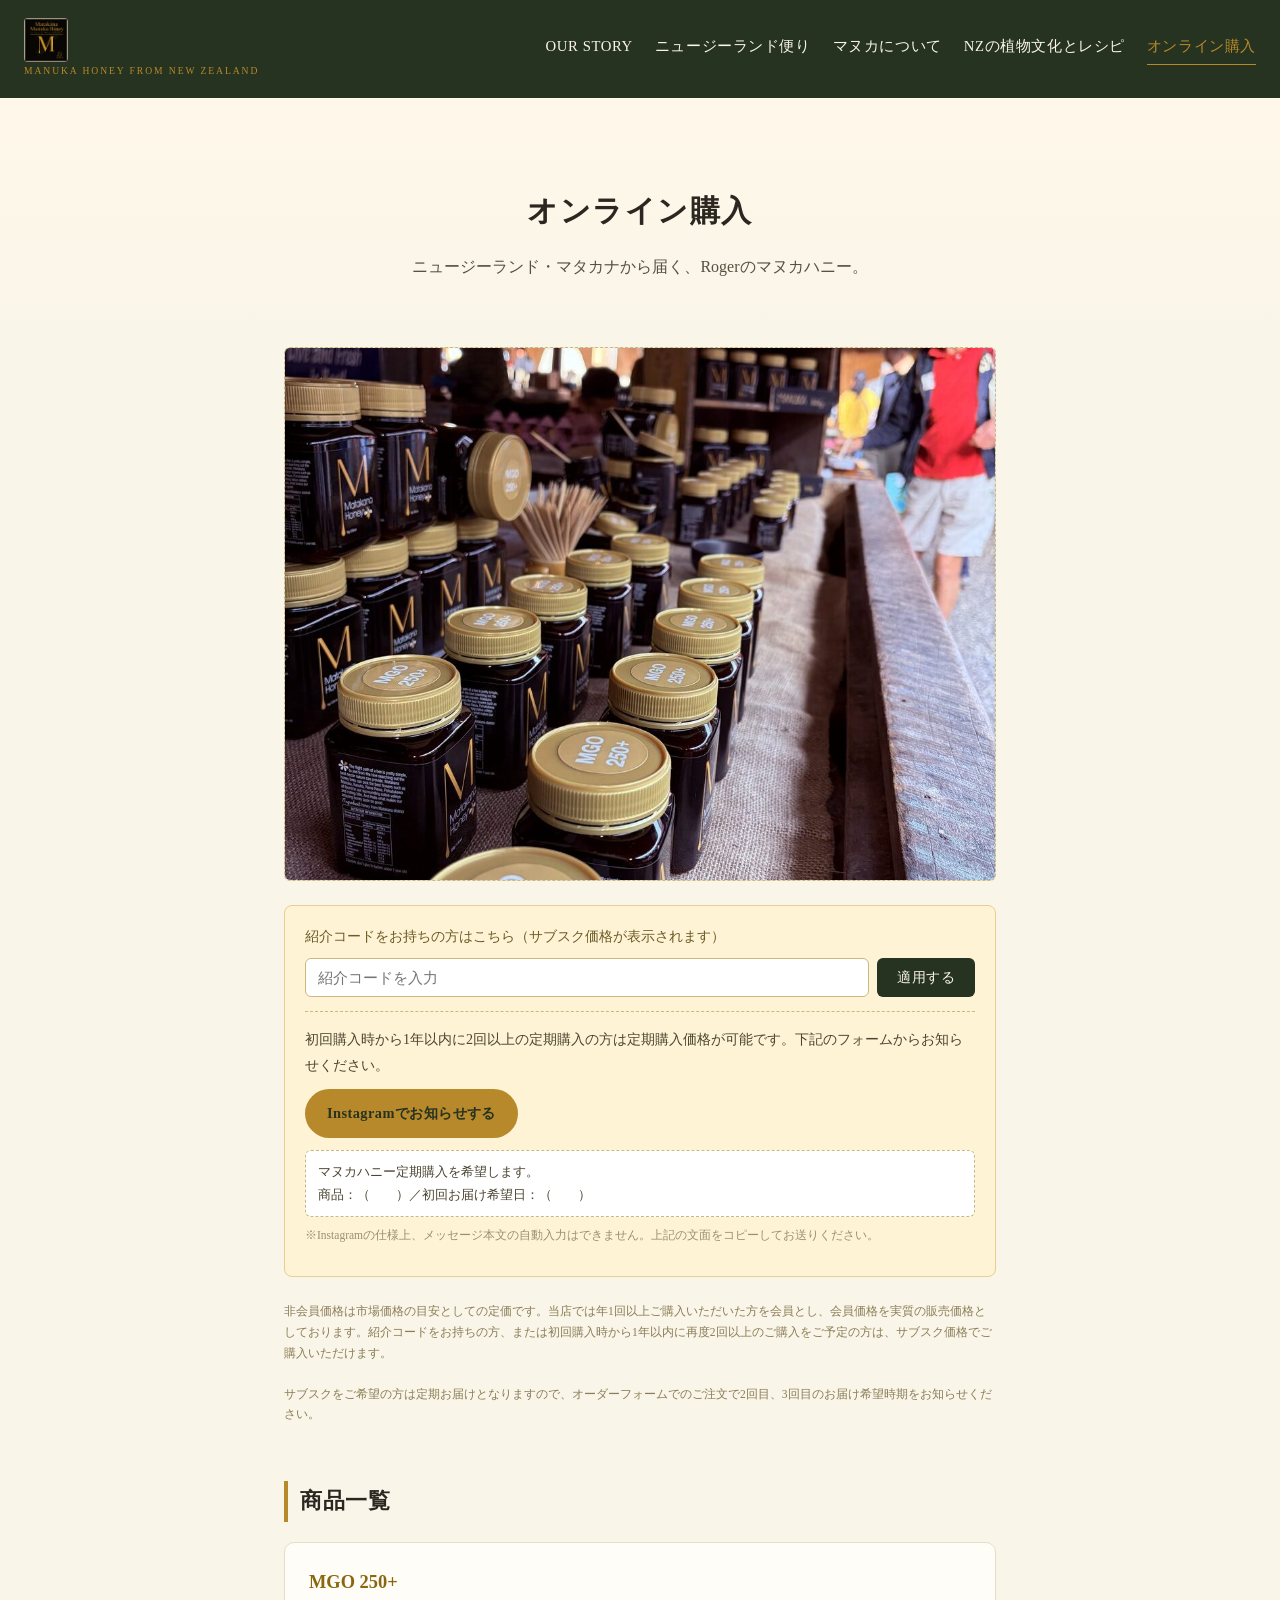
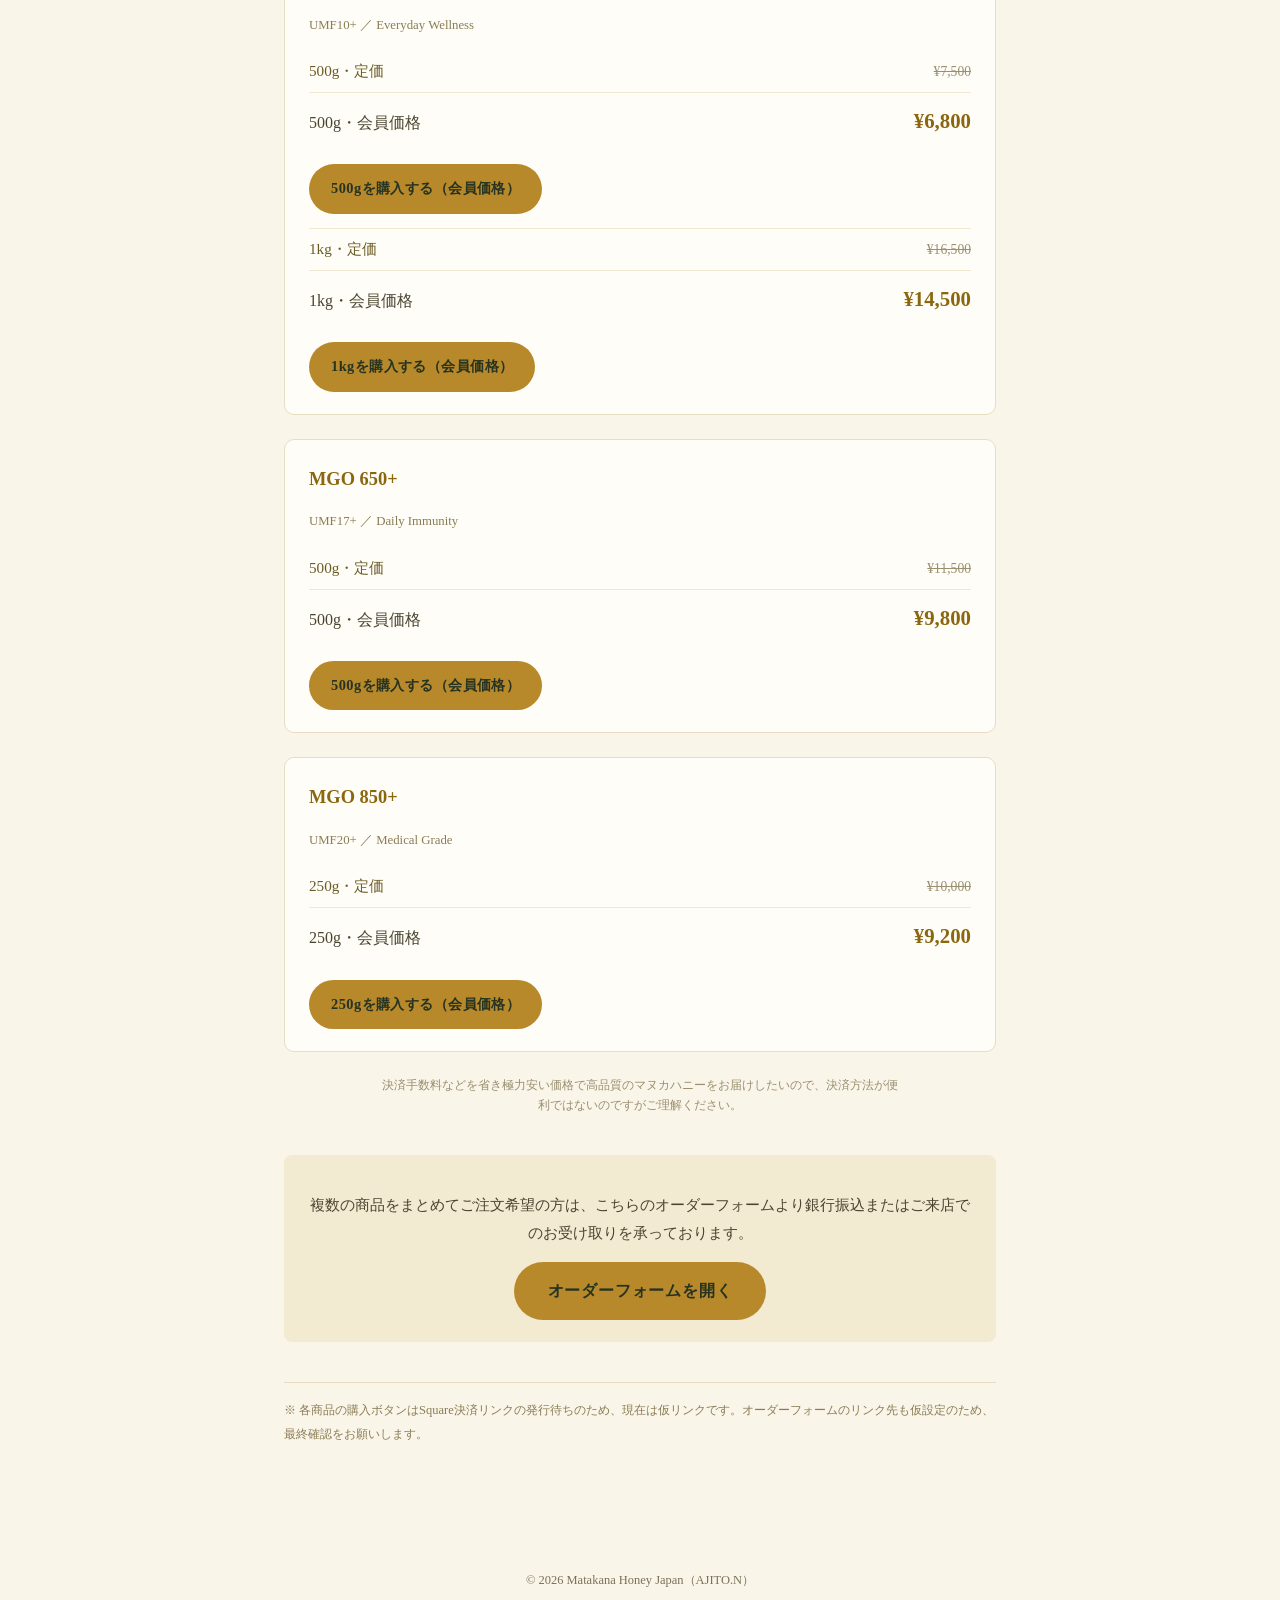
==== commit 4ede9d73: "Place new NZ scenery photos across nz-letter/index, add Roger portrait to OUR STORY, replace subscri" ====
--- a/contact.html
+++ b/contact.html
@@ -69,10 +69,17 @@
     </div>
     <div id="referral-msg" class="referral-msg"></div>
     <div class="pledge-row">
-      <label>
-        <input type="checkbox" id="pledge-checkbox" onchange="applyPledge()">
-        年2回以上のご購入をお約束いただける方はこちら
-      </label>
+      <p style="margin:0 0 10px;font-size:0.88rem;color:#4a4430;">
+        初回購入時から1年以内に2回以上の定期購入の方は定期購入価格が可能です。下記のフォームからお知らせください。
+      </p>
+      <a class="buy-btn" href="https://ig.me/m/cafeAJITO.N" target="_blank" rel="noopener" style="display:inline-block;">Instagramでお知らせする</a>
+      <div style="margin-top:12px;padding:10px 12px;background:#fff;border:1px dashed #cbb87f;border-radius:6px;font-size:0.82rem;color:#4a4430;line-height:1.7;">
+        マヌカハニー定期購入を希望します。<br>
+        商品：（　　）／初回お届け希望日：（　　）
+      </div>
+      <p style="font-size:0.72rem;color:#9a8f70;margin-top:8px;">
+        ※Instagramの仕様上、メッセージ本文の自動入力はできません。上記の文面をコピーしてお送りください。
+      </p>
     </div>
   </div>
   <p class="price-note">
@@ -177,28 +184,9 @@
       msg.textContent = 'サブスク価格を表示しました。';
       msg.className = 'referral-msg ok';
     } else {
-      // 誓約チェックボックスがオンならサブスク価格は表示したままにする
-      var pledge = document.getElementById('pledge-checkbox');
-      if (!pledge.checked) {
-        hideSubscriptionPricing();
-      }
+      hideSubscriptionPricing();
       msg.textContent = '紹介コードが確認できませんでした。';
       msg.className = 'referral-msg ng';
-    }
-  }
-
-  // 自己申告ベース：検証機能は不要（Soo指示）
-  function applyPledge() {
-    var pledge = document.getElementById('pledge-checkbox');
-    if (pledge.checked) {
-      revealSubscriptionPricing();
-    } else {
-      // 紹介コードで既に解放されている場合は隠さない
-      var input = document.getElementById('referral-input');
-      var code = input.value.trim();
-      if (VALID_REFERRAL_CODES.indexOf(code) === -1) {
-        hideSubscriptionPricing();
-      }
     }
   }
 </script>
--- a/css/style.css
+++ b/css/style.css
@@ -104,6 +104,16 @@
   margin: 20px 0;
 }
 
+.note-faint {
+  background: var(--cream);
+  border: 1px solid var(--cream);
+  padding: 14px 16px;
+  font-size: 0.55rem;
+  border-radius: 6px;
+  color: #a89d7d;
+  margin: 20px 0;
+}
+
 .research-item { border-top: 1px solid #e7ddc3; padding: 16px 0; }
 .research-item .source { font-size: 0.78rem; color: #8a7c55; }
 
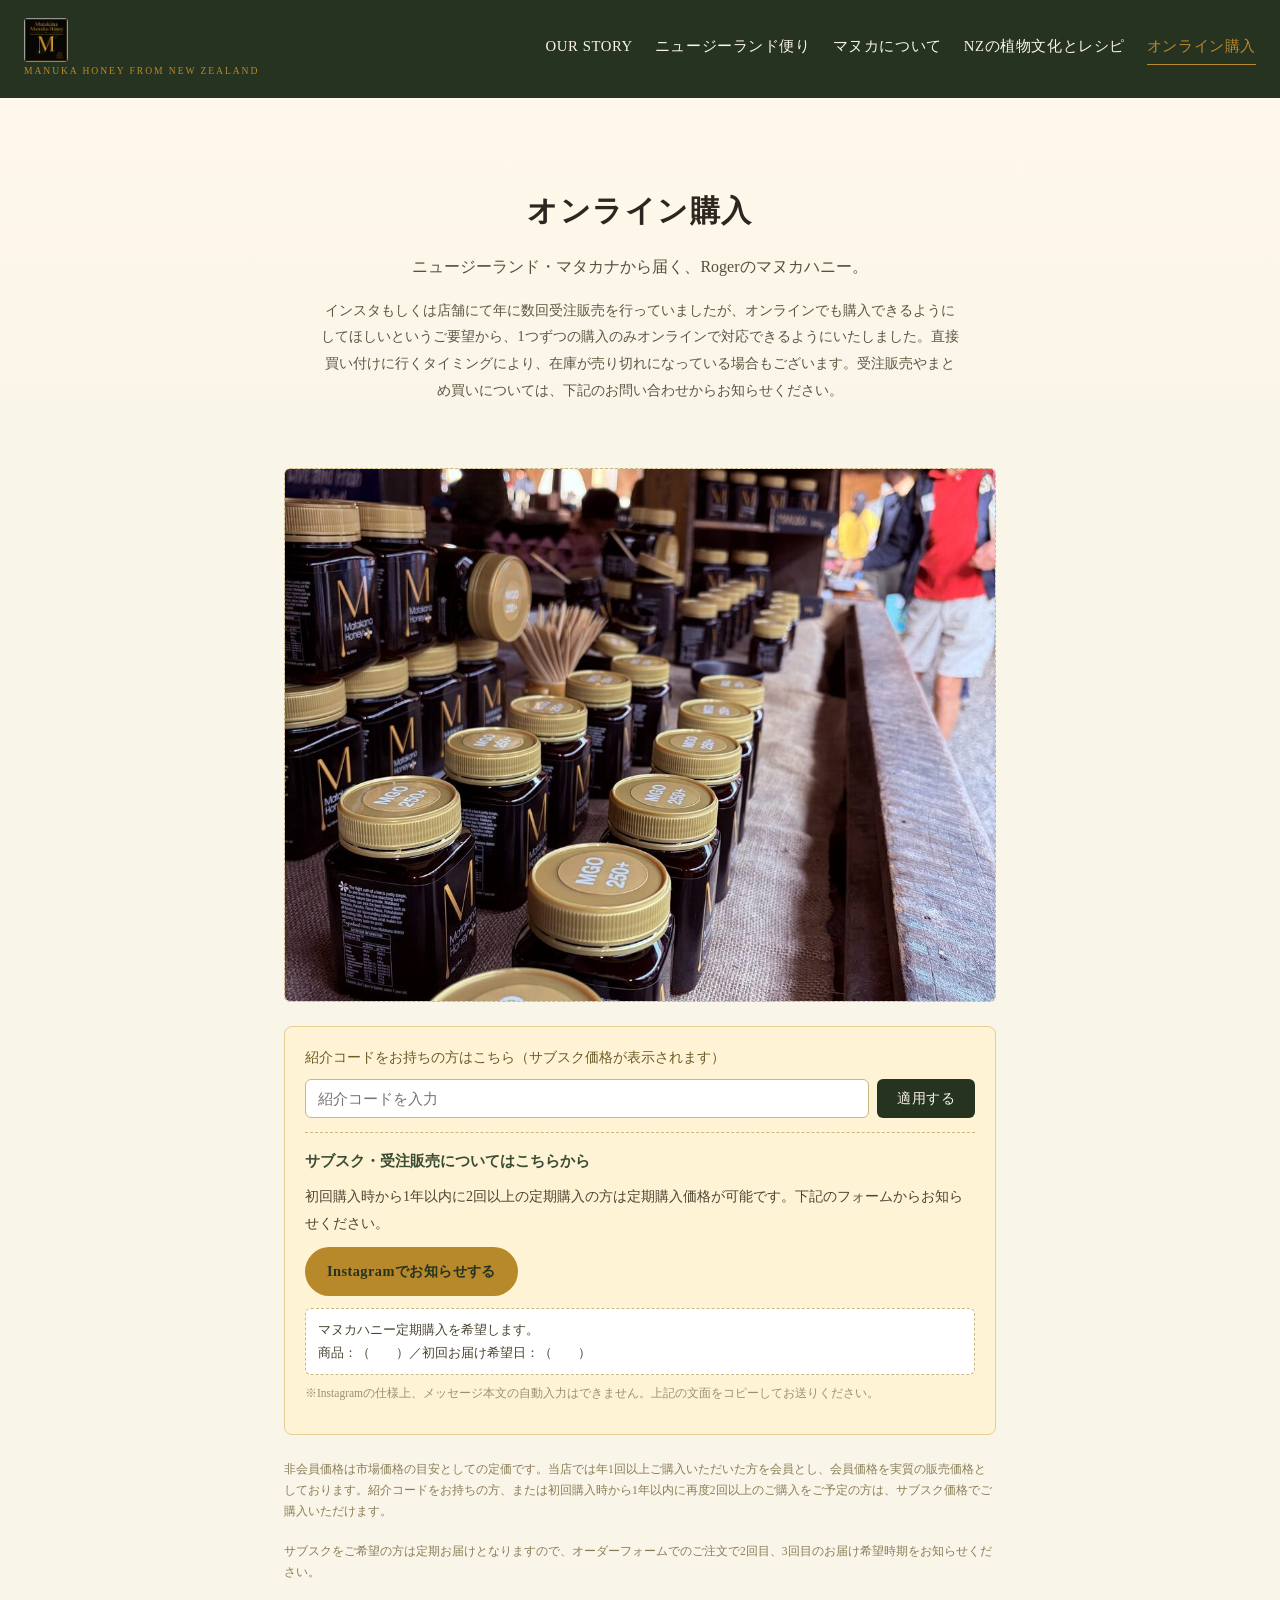
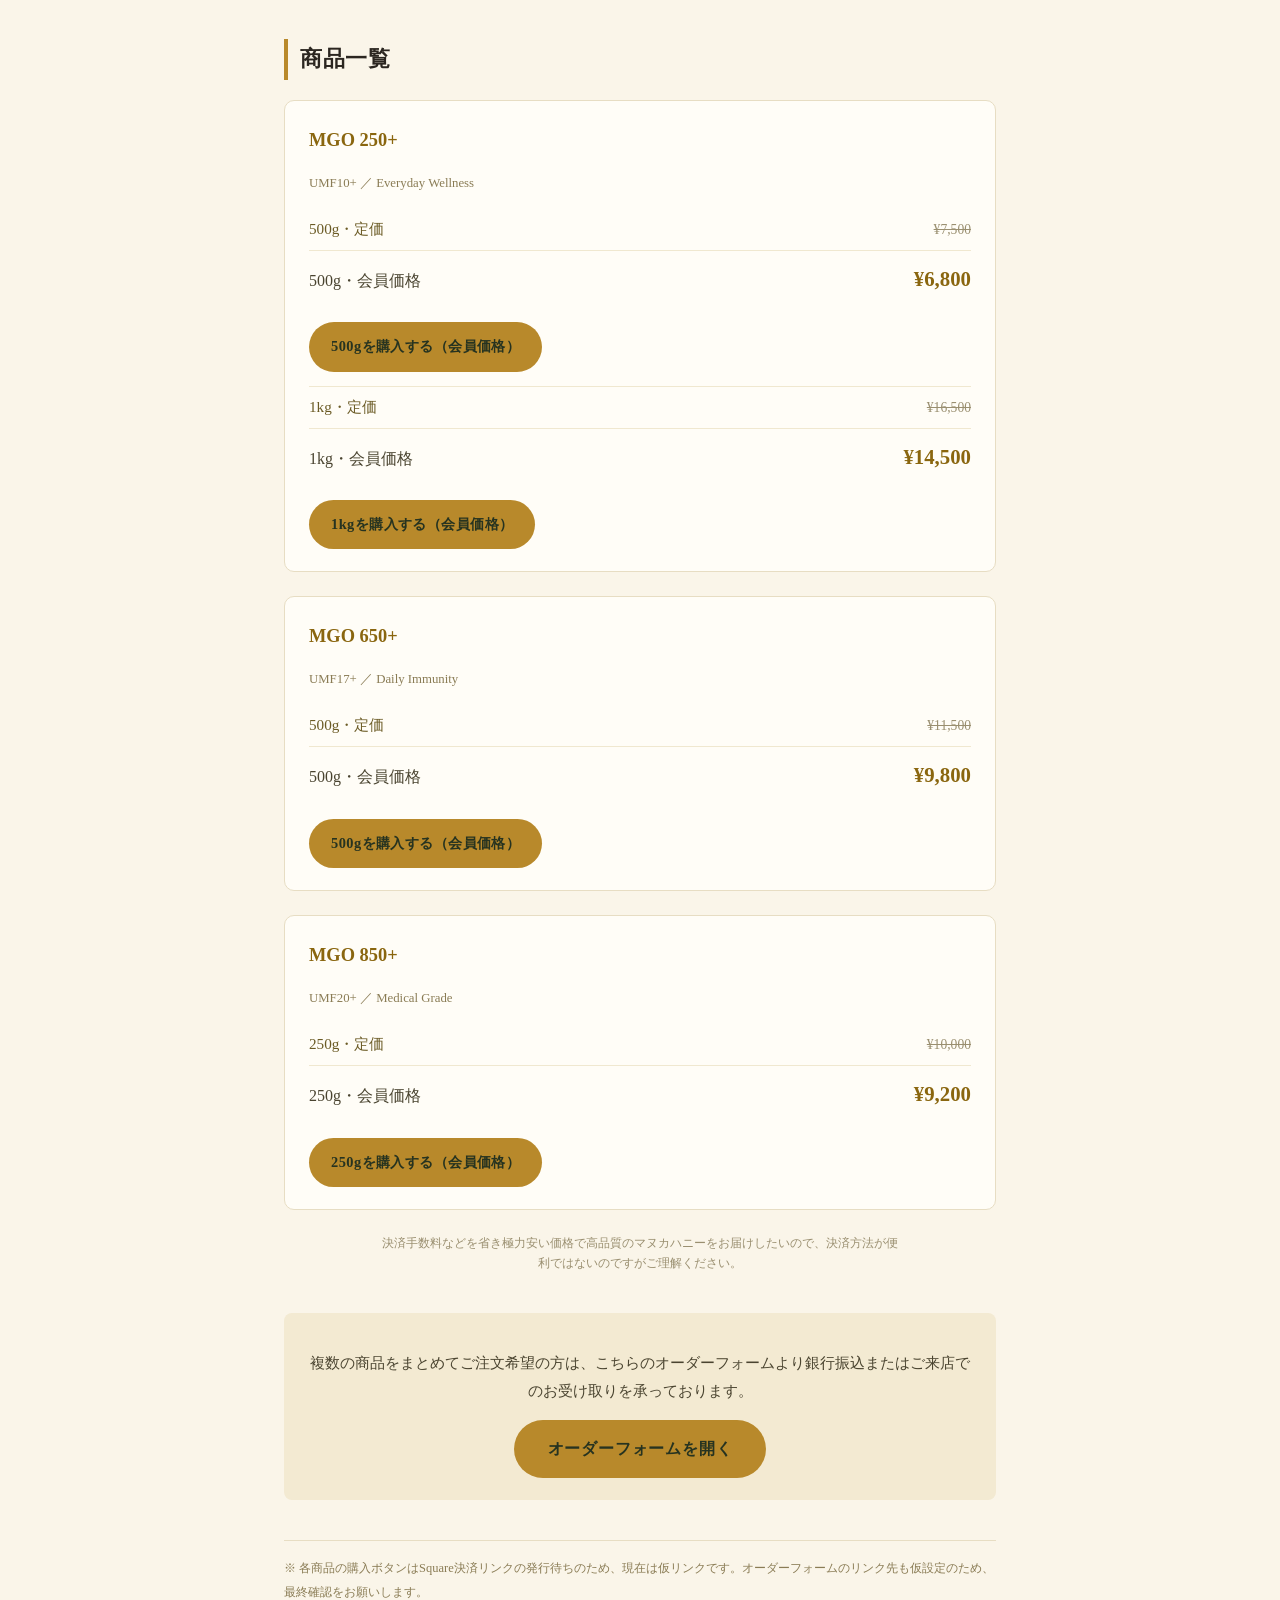
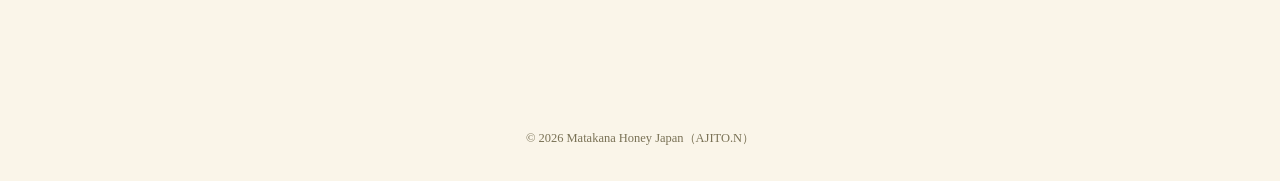
==== commit f0580019: "contact.html: add hero explanation about online single-item ordering / bulk-order guidance, add head" ====
--- a/contact.html
+++ b/contact.html
@@ -56,6 +56,9 @@
 <div class="hero">
   <h1>オンライン購入</h1>
   <p class="lead">ニュージーランド・マタカナから届く、Rogerのマヌカハニー。</p>
+  <p style="max-width:640px;margin:14px auto 0;font-size:0.88rem;line-height:1.9;color:#5c5640;">
+    インスタもしくは店舗にて年に数回受注販売を行っていましたが、オンラインでも購入できるようにしてほしいというご要望から、1つずつの購入のみオンラインで対応できるようにいたしました。直接買い付けに行くタイミングにより、在庫が売り切れになっている場合もございます。受注販売やまとめ買いについては、下記のお問い合わせからお知らせください。
+  </p>
 </div>
 
 <main>
@@ -69,6 +72,9 @@
     </div>
     <div id="referral-msg" class="referral-msg"></div>
     <div class="pledge-row">
+      <p style="margin:0 0 8px;font-size:0.95rem;font-weight:bold;color:#3a4d34;">
+        サブスク・受注販売についてはこちらから
+      </p>
       <p style="margin:0 0 10px;font-size:0.88rem;color:#4a4430;">
         初回購入時から1年以内に2回以上の定期購入の方は定期購入価格が可能です。下記のフォームからお知らせください。
       </p>
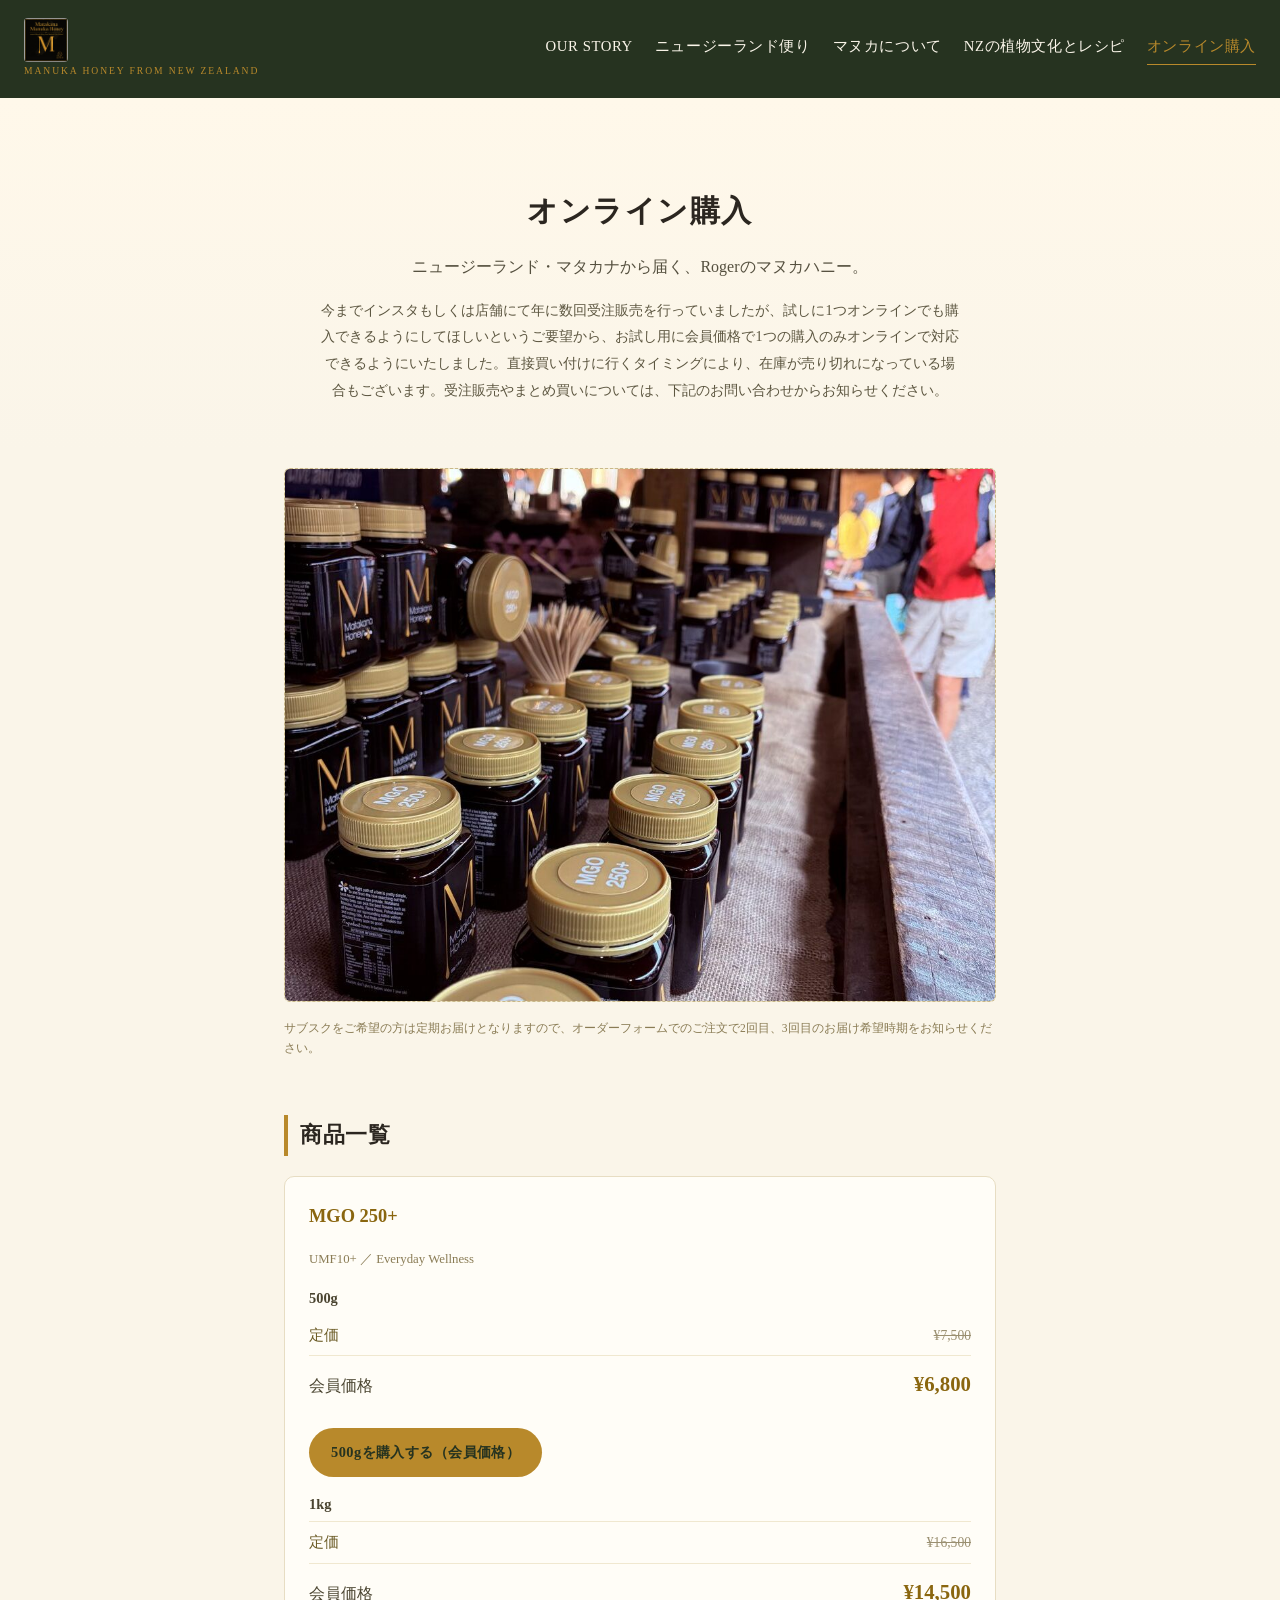
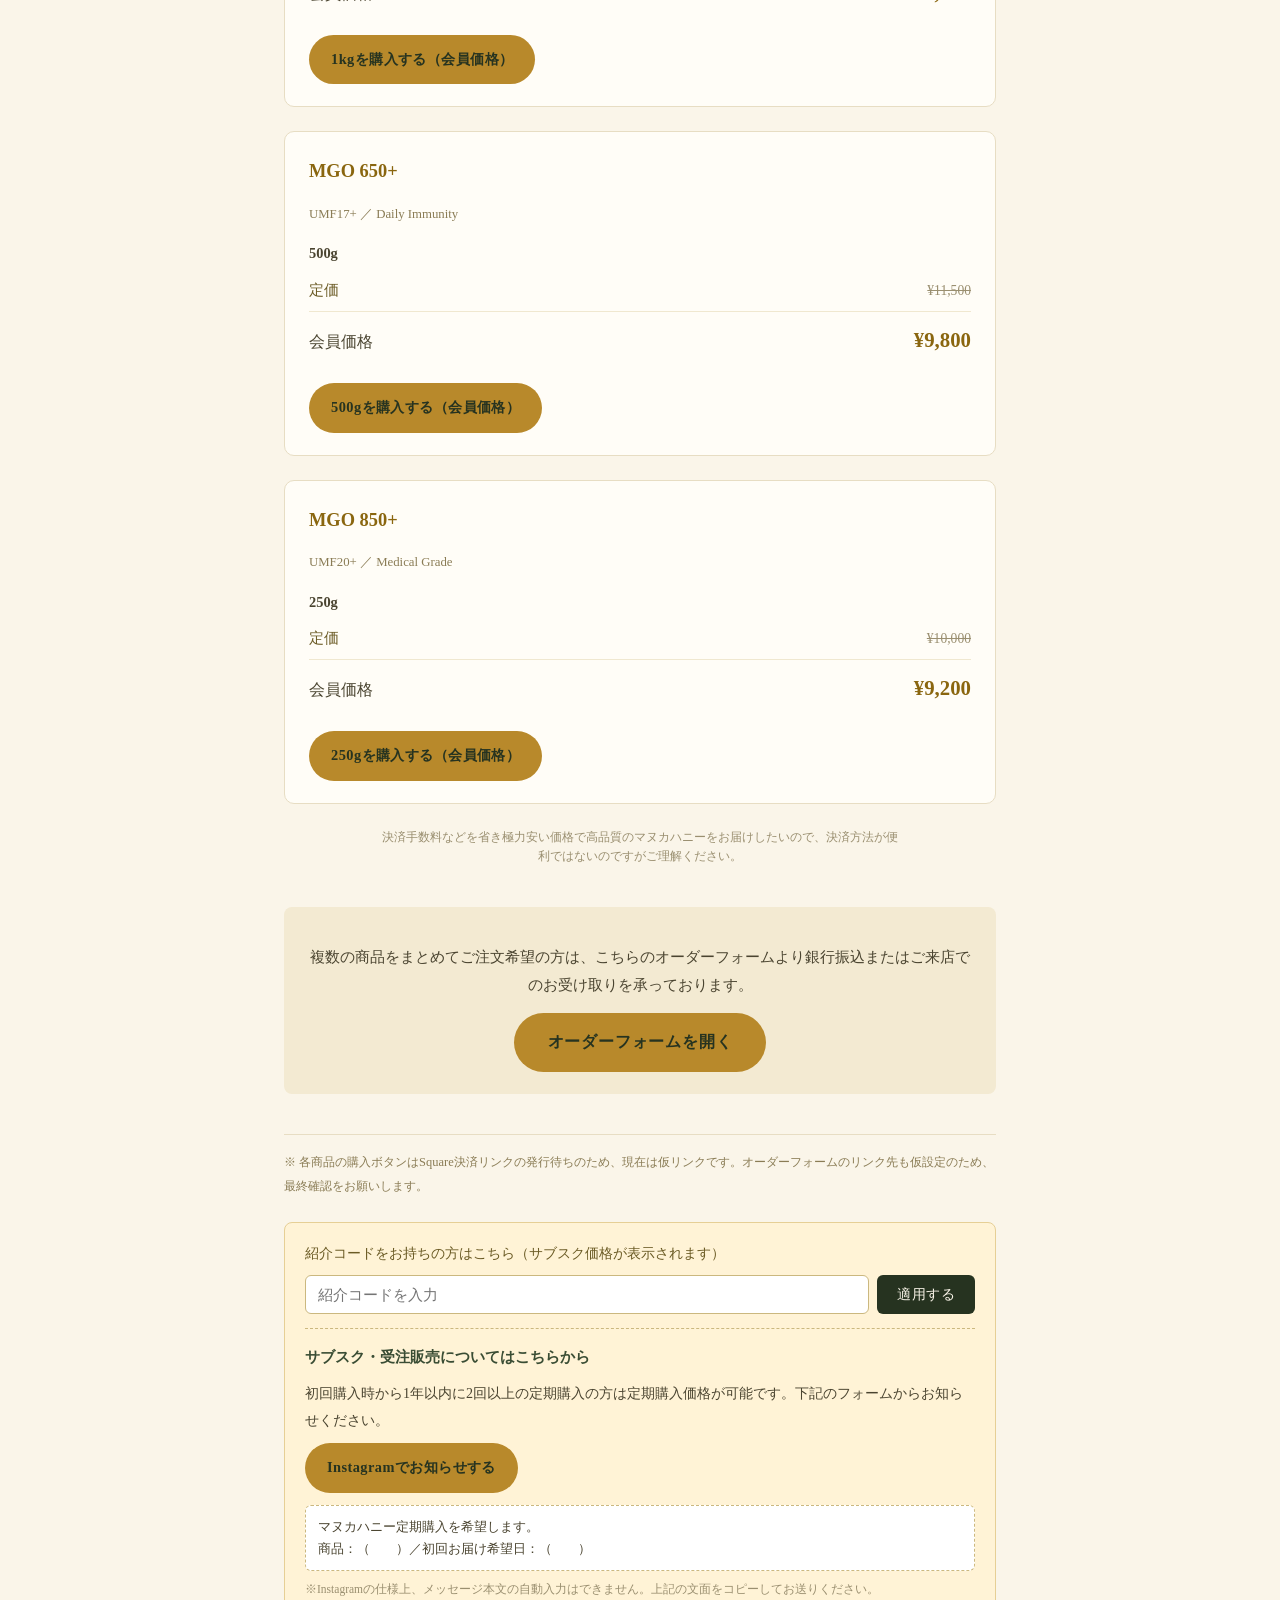
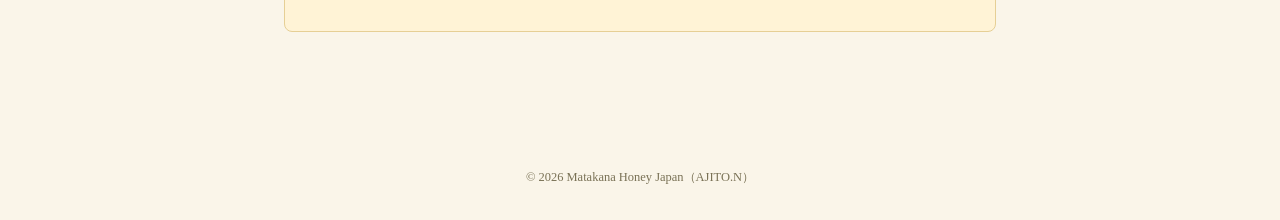
==== commit d457532b: "contact.html: move referral/subscription/Instagram-DM box to page bottom, remove two outdated price-" ====
--- a/contact.html
+++ b/contact.html
@@ -39,6 +39,7 @@
   .small-note{font-size:0.72rem;color:#9a8f70;text-align:center;margin:18px auto;max-width:520px;line-height:1.7;}
   .bulk-box{background:#f3ead2;border-radius:8px;padding:22px;margin-top:40px;text-align:center;}
   .bulk-box p{margin-bottom:14px;font-size:0.92rem;color:#4a4430;}
+  .cap-label{font-weight:bold;font-size:0.9rem;color:#4a4430;margin:0 0 2px;}
 </style>
 </head>
 <body>
@@ -57,12 +58,80 @@
   <h1>オンライン購入</h1>
   <p class="lead">ニュージーランド・マタカナから届く、Rogerのマヌカハニー。</p>
   <p style="max-width:640px;margin:14px auto 0;font-size:0.88rem;line-height:1.9;color:#5c5640;">
-    インスタもしくは店舗にて年に数回受注販売を行っていましたが、オンラインでも購入できるようにしてほしいというご要望から、1つずつの購入のみオンラインで対応できるようにいたしました。直接買い付けに行くタイミングにより、在庫が売り切れになっている場合もございます。受注販売やまとめ買いについては、下記のお問い合わせからお知らせください。
+    今までインスタもしくは店舗にて年に数回受注販売を行っていましたが、試しに1つオンラインでも購入できるようにしてほしいというご要望から、お試し用に会員価格で1つの購入のみオンラインで対応できるようにいたしました。直接買い付けに行くタイミングにより、在庫が売り切れになっている場合もございます。受注販売やまとめ買いについては、下記のお問い合わせからお知らせください。
   </p>
 </div>
 
 <main>
   <img class="placeholder-img" src="images/shop-display.jpg" alt="店頭の様子" style="width:100%;height:auto;aspect-ratio:4/3;object-fit:cover;border-radius:6px;margin:16px 0;">
+
+  <p class="price-note">
+    サブスクをご希望の方は定期お届けとなりますので、オーダーフォームでのご注文で2回目、3回目のお届け希望時期をお知らせください。
+  </p>
+
+  <section>
+    <h2>商品一覧</h2>
+
+    <div class="product-card">
+      <h3>MGO 250+</h3>
+      <p class="subtitle">UMF10+ ／ Everyday Wellness</p>
+      <p class="cap-label">500g</p>
+      <div class="price-row list-price"><span class="label">定価</span><span class="value">¥7,500</span></div>
+      <div class="price-row member-price"><span class="label">会員価格</span><span class="value">¥6,800</span></div>
+      <div class="price-row sub" data-sub="mgo250-500"><span class="label">サブスク価格</span><span class="value">¥6,300</span></div>
+      <div class="buy-row">
+        <a class="buy-btn" id="buy-mgo250-500" href="#" target="_blank" rel="noopener">500gを購入する（会員価格）</a>
+        <a class="buy-btn sub-btn" id="buy-mgo250-500-sub" data-sub-btn="mgo250-500" href="#" target="_blank" rel="noopener">500gをサブスク価格で購入する</a>
+      </div>
+      <p class="cap-label" style="margin-top:14px;">1kg</p>
+      <div class="price-row list-price"><span class="label">定価</span><span class="value">¥16,500</span></div>
+      <div class="price-row member-price"><span class="label">会員価格</span><span class="value">¥14,500</span></div>
+      <div class="price-row sub" data-sub="mgo250-1000"><span class="label">サブスク価格</span><span class="value">¥12,000</span></div>
+      <div class="buy-row">
+        <a class="buy-btn" id="buy-mgo250-1000" href="#" target="_blank" rel="noopener">1kgを購入する（会員価格）</a>
+        <a class="buy-btn sub-btn" id="buy-mgo250-1000-sub" data-sub-btn="mgo250-1000" href="#" target="_blank" rel="noopener">1kgをサブスク価格で購入する</a>
+      </div>
+    </div>
+
+    <div class="product-card">
+      <h3>MGO 650+</h3>
+      <p class="subtitle">UMF17+ ／ Daily Immunity</p>
+      <p class="cap-label">500g</p>
+      <div class="price-row list-price"><span class="label">定価</span><span class="value">¥11,500</span></div>
+      <div class="price-row member-price"><span class="label">会員価格</span><span class="value">¥9,800</span></div>
+      <div class="price-row sub" data-sub="mgo650-500"><span class="label">サブスク価格</span><span class="value">¥9,200</span></div>
+      <div class="buy-row">
+        <a class="buy-btn" id="buy-mgo650-500" href="#" target="_blank" rel="noopener">500gを購入する（会員価格）</a>
+        <a class="buy-btn sub-btn" id="buy-mgo650-500-sub" data-sub-btn="mgo650-500" href="#" target="_blank" rel="noopener">500gをサブスク価格で購入する</a>
+      </div>
+    </div>
+
+    <div class="product-card">
+      <h3>MGO 850+</h3>
+      <p class="subtitle">UMF20+ ／ Medical Grade</p>
+      <p class="cap-label">250g</p>
+      <div class="price-row list-price"><span class="label">定価</span><span class="value">¥10,000</span></div>
+      <div class="price-row member-price"><span class="label">会員価格</span><span class="value">¥9,200</span></div>
+      <div class="price-row sub" data-sub="mgo850-250"><span class="label">サブスク価格</span><span class="value">¥8,200</span></div>
+      <div class="buy-row">
+        <a class="buy-btn" id="buy-mgo850-250" href="#" target="_blank" rel="noopener">250gを購入する（会員価格）</a>
+        <a class="buy-btn sub-btn" id="buy-mgo850-250-sub" data-sub-btn="mgo850-250" href="#" target="_blank" rel="noopener">250gをサブスク価格で購入する</a>
+      </div>
+    </div>
+  </section>
+
+  <p class="small-note">
+    決済手数料などを省き極力安い価格で高品質のマヌカハニーをお届けしたいので、決済方法が便利ではないのですがご理解ください。
+  </p>
+
+  <div class="bulk-box">
+    <p>複数の商品をまとめてご注文希望の方は、こちらのオーダーフォームより銀行振込またはご来店でのお受け取りを承っております。</p>
+    <a class="btn" href="https://docs.google.com/forms/d/1Jwx15t9DJbV_6aFWOQp5lAX1VwiLrjwJ2BIpTIaHqno/viewform" target="_blank" rel="noopener">オーダーフォームを開く</a>
+  </div>
+
+  <p class="disclaimer">
+    ※ 各商品の購入ボタンはSquare決済リンクの発行待ちのため、現在は仮リンクです。オーダーフォームのリンク先も仮設定のため、最終確認をお願いします。
+  </p>
 
   <div class="referral-box">
     <label for="referral-input">紹介コードをお持ちの方はこちら（サブスク価格が表示されます）</label>
@@ -88,72 +157,6 @@
       </p>
     </div>
   </div>
-  <p class="price-note">
-    非会員価格は市場価格の目安としての定価です。当店では年1回以上ご購入いただいた方を会員とし、会員価格を実質の販売価格としております。紹介コードをお持ちの方、または初回購入時から1年以内に再度2回以上のご購入をご予定の方は、サブスク価格でご購入いただけます。
-  </p>
-  <p class="price-note">
-    サブスクをご希望の方は定期お届けとなりますので、オーダーフォームでのご注文で2回目、3回目のお届け希望時期をお知らせください。
-  </p>
-
-  <section>
-    <h2>商品一覧</h2>
-
-    <div class="product-card">
-      <h3>MGO 250+</h3>
-      <p class="subtitle">UMF10+ ／ Everyday Wellness</p>
-      <div class="price-row list-price"><span class="label">500g・定価</span><span class="value">¥7,500</span></div>
-      <div class="price-row member-price"><span class="label">500g・会員価格</span><span class="value">¥6,800</span></div>
-      <div class="price-row sub" data-sub="mgo250-500"><span class="label">500g・サブスク価格</span><span class="value">¥6,300</span></div>
-      <div class="buy-row">
-        <a class="buy-btn" id="buy-mgo250-500" href="#" target="_blank" rel="noopener">500gを購入する（会員価格）</a>
-        <a class="buy-btn sub-btn" id="buy-mgo250-500-sub" data-sub-btn="mgo250-500" href="#" target="_blank" rel="noopener">500gをサブスク価格で購入する</a>
-      </div>
-      <div class="price-row list-price" style="margin-top:14px;"><span class="label">1kg・定価</span><span class="value">¥16,500</span></div>
-      <div class="price-row member-price"><span class="label">1kg・会員価格</span><span class="value">¥14,500</span></div>
-      <div class="price-row sub" data-sub="mgo250-1000"><span class="label">1kg・サブスク価格</span><span class="value">¥12,000</span></div>
-      <div class="buy-row">
-        <a class="buy-btn" id="buy-mgo250-1000" href="#" target="_blank" rel="noopener">1kgを購入する（会員価格）</a>
-        <a class="buy-btn sub-btn" id="buy-mgo250-1000-sub" data-sub-btn="mgo250-1000" href="#" target="_blank" rel="noopener">1kgをサブスク価格で購入する</a>
-      </div>
-    </div>
-
-    <div class="product-card">
-      <h3>MGO 650+</h3>
-      <p class="subtitle">UMF17+ ／ Daily Immunity</p>
-      <div class="price-row list-price"><span class="label">500g・定価</span><span class="value">¥11,500</span></div>
-      <div class="price-row member-price"><span class="label">500g・会員価格</span><span class="value">¥9,800</span></div>
-      <div class="price-row sub" data-sub="mgo650-500"><span class="label">500g・サブスク価格</span><span class="value">¥9,200</span></div>
-      <div class="buy-row">
-        <a class="buy-btn" id="buy-mgo650-500" href="#" target="_blank" rel="noopener">500gを購入する（会員価格）</a>
-        <a class="buy-btn sub-btn" id="buy-mgo650-500-sub" data-sub-btn="mgo650-500" href="#" target="_blank" rel="noopener">500gをサブスク価格で購入する</a>
-      </div>
-    </div>
-
-    <div class="product-card">
-      <h3>MGO 850+</h3>
-      <p class="subtitle">UMF20+ ／ Medical Grade</p>
-      <div class="price-row list-price"><span class="label">250g・定価</span><span class="value">¥10,000</span></div>
-      <div class="price-row member-price"><span class="label">250g・会員価格</span><span class="value">¥9,200</span></div>
-      <div class="price-row sub" data-sub="mgo850-250"><span class="label">250g・サブスク価格</span><span class="value">¥8,200</span></div>
-      <div class="buy-row">
-        <a class="buy-btn" id="buy-mgo850-250" href="#" target="_blank" rel="noopener">250gを購入する（会員価格）</a>
-        <a class="buy-btn sub-btn" id="buy-mgo850-250-sub" data-sub-btn="mgo850-250" href="#" target="_blank" rel="noopener">250gをサブスク価格で購入する</a>
-      </div>
-    </div>
-  </section>
-
-  <p class="small-note">
-    決済手数料などを省き極力安い価格で高品質のマヌカハニーをお届けしたいので、決済方法が便利ではないのですがご理解ください。
-  </p>
-
-  <div class="bulk-box">
-    <p>複数の商品をまとめてご注文希望の方は、こちらのオーダーフォームより銀行振込またはご来店でのお受け取りを承っております。</p>
-    <a class="btn" href="https://docs.google.com/forms/d/1Jwx15t9DJbV_6aFWOQp5lAX1VwiLrjwJ2BIpTIaHqno/viewform" target="_blank" rel="noopener">オーダーフォームを開く</a>
-  </div>
-
-  <p class="disclaimer">
-    ※ 各商品の購入ボタンはSquare決済リンクの発行待ちのため、現在は仮リンクです。オーダーフォームのリンク先も仮設定のため、最終確認をお願いします。
-  </p>
 </main>
 
 <footer>&copy; 2026 Matakana Honey Japan（AJITO.N）</footer>
